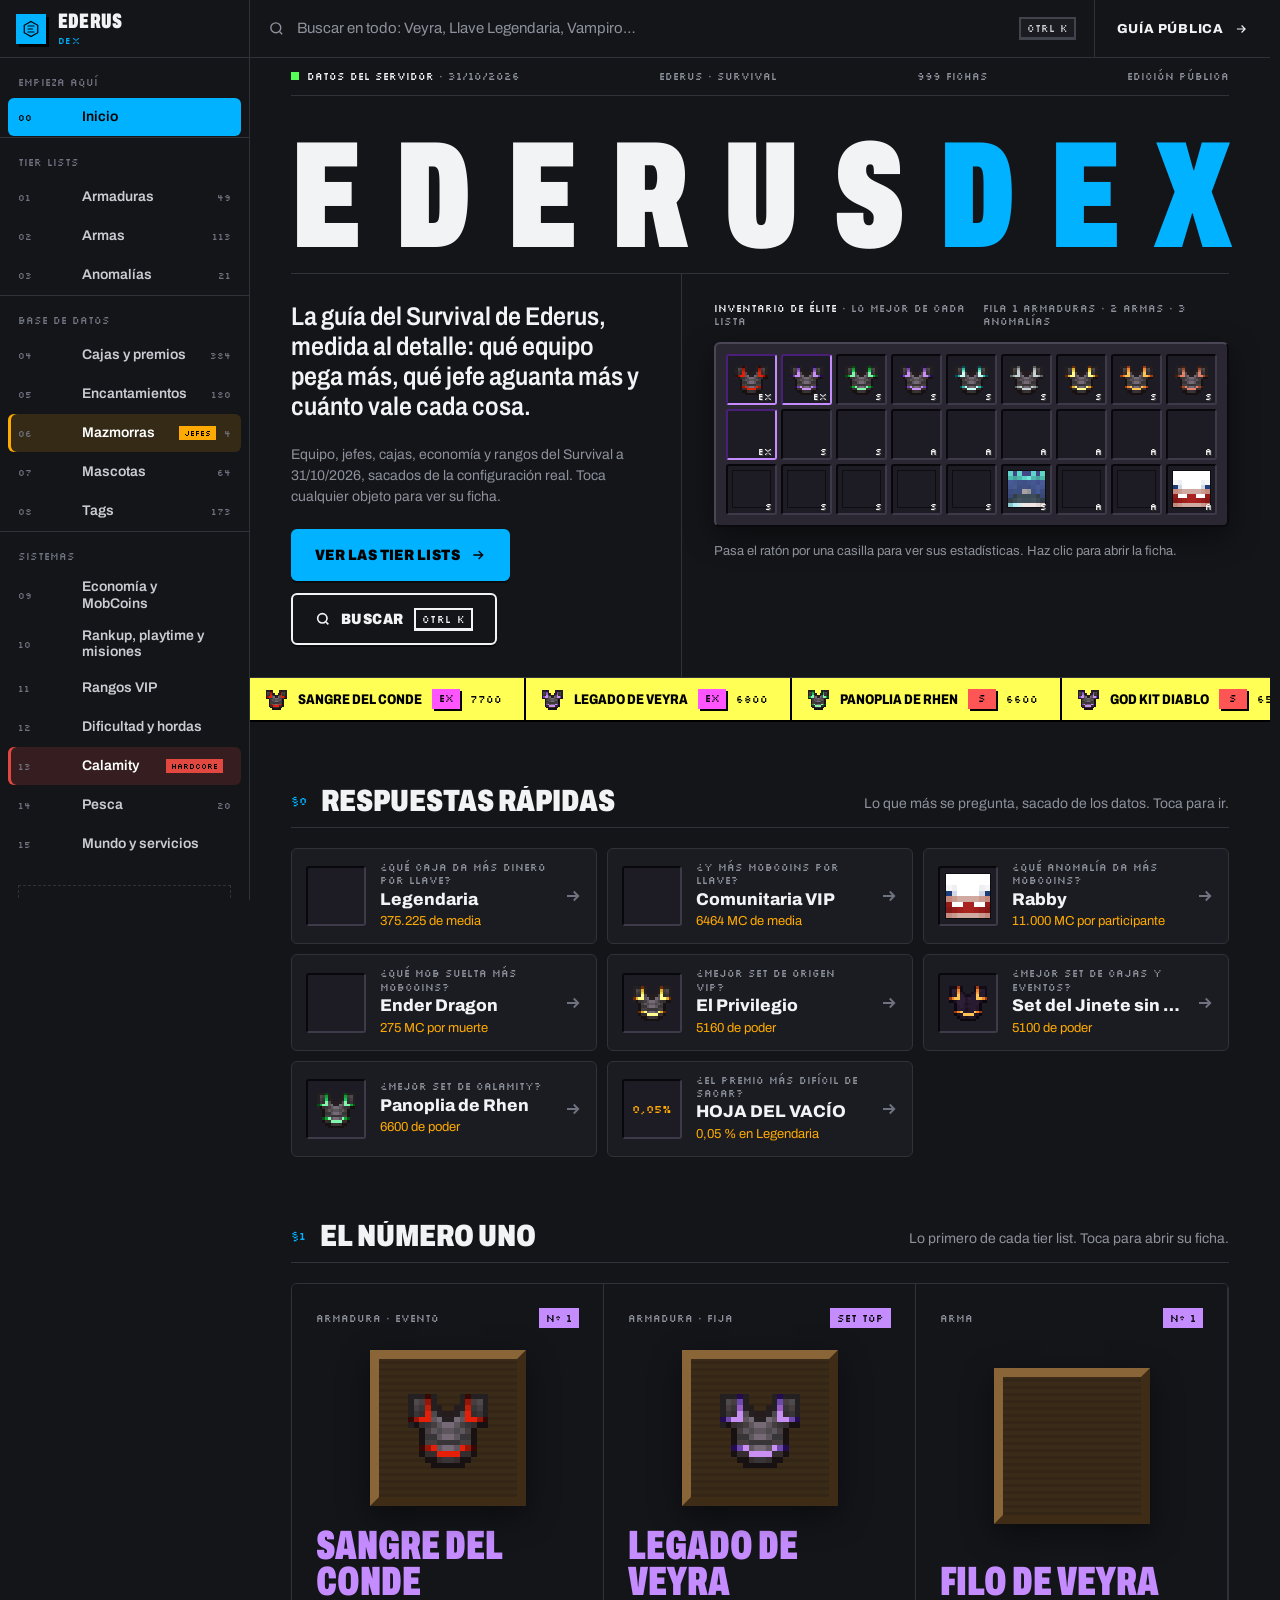
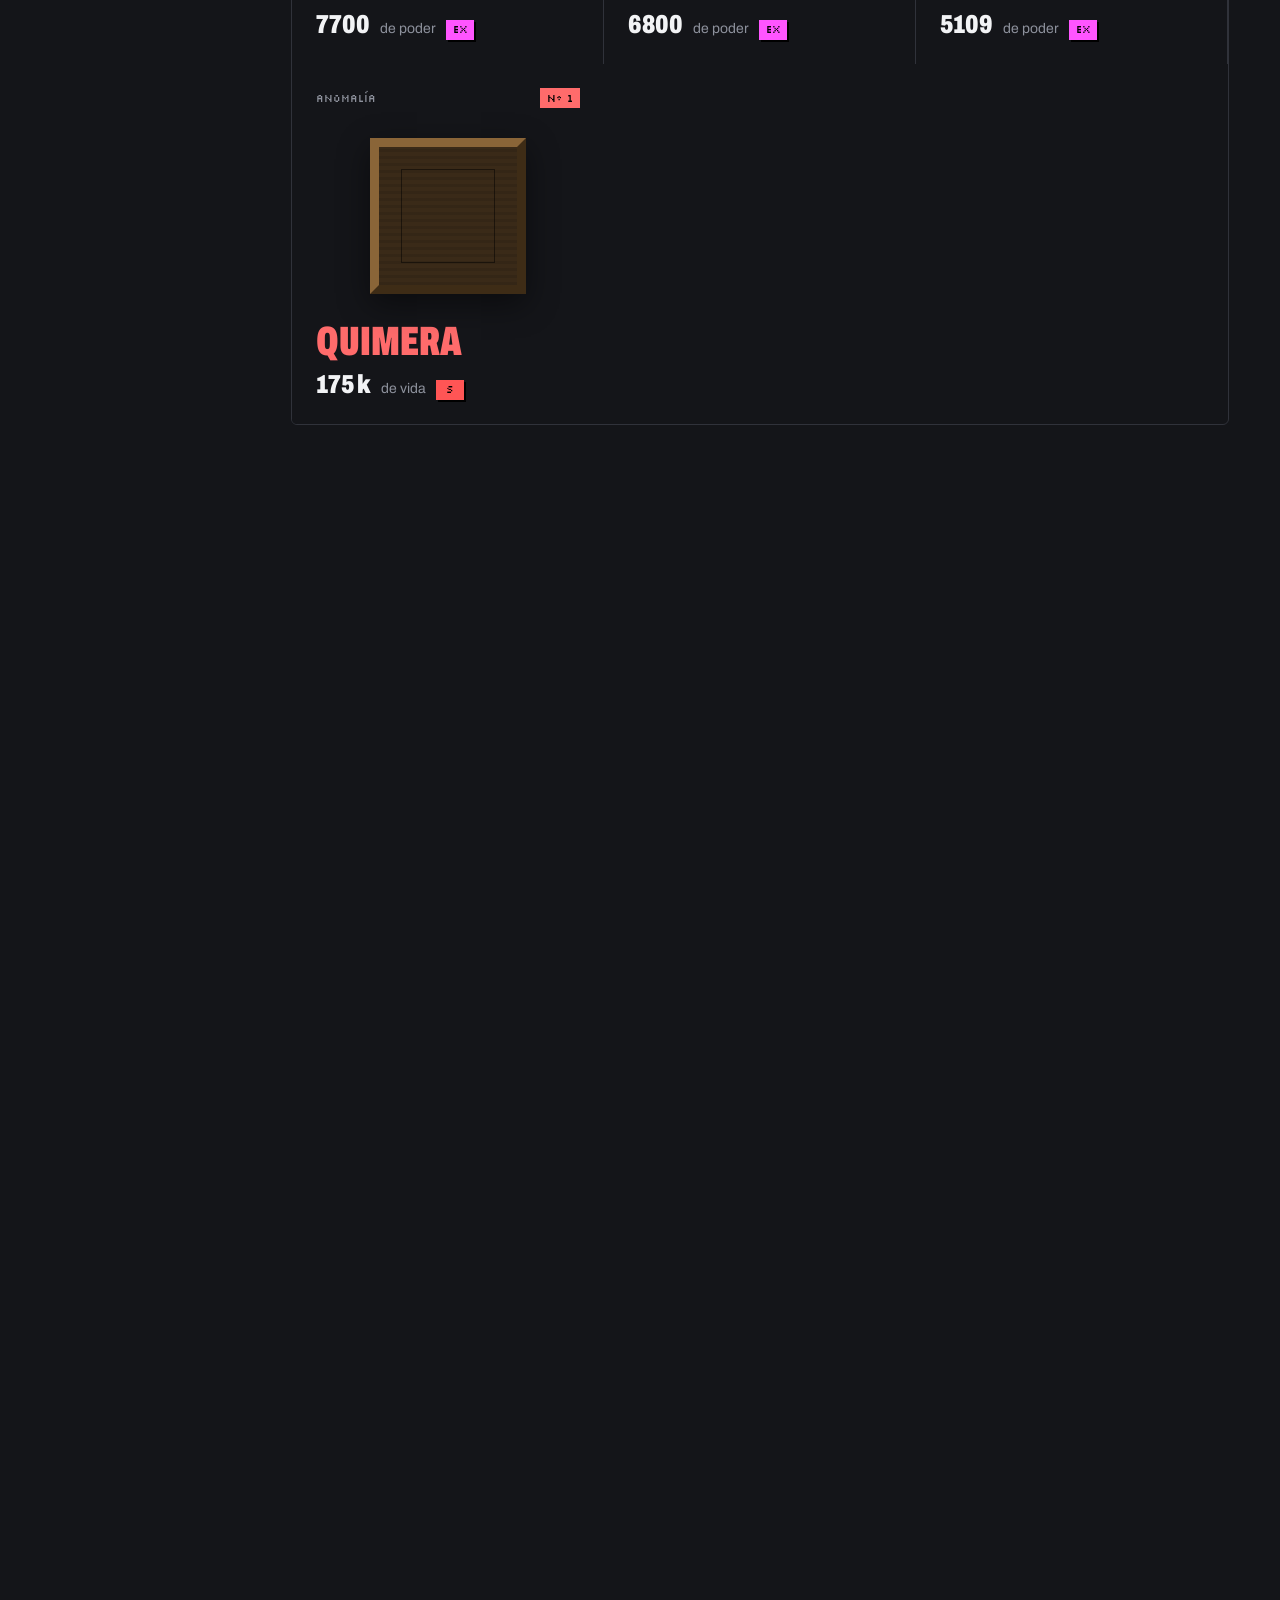
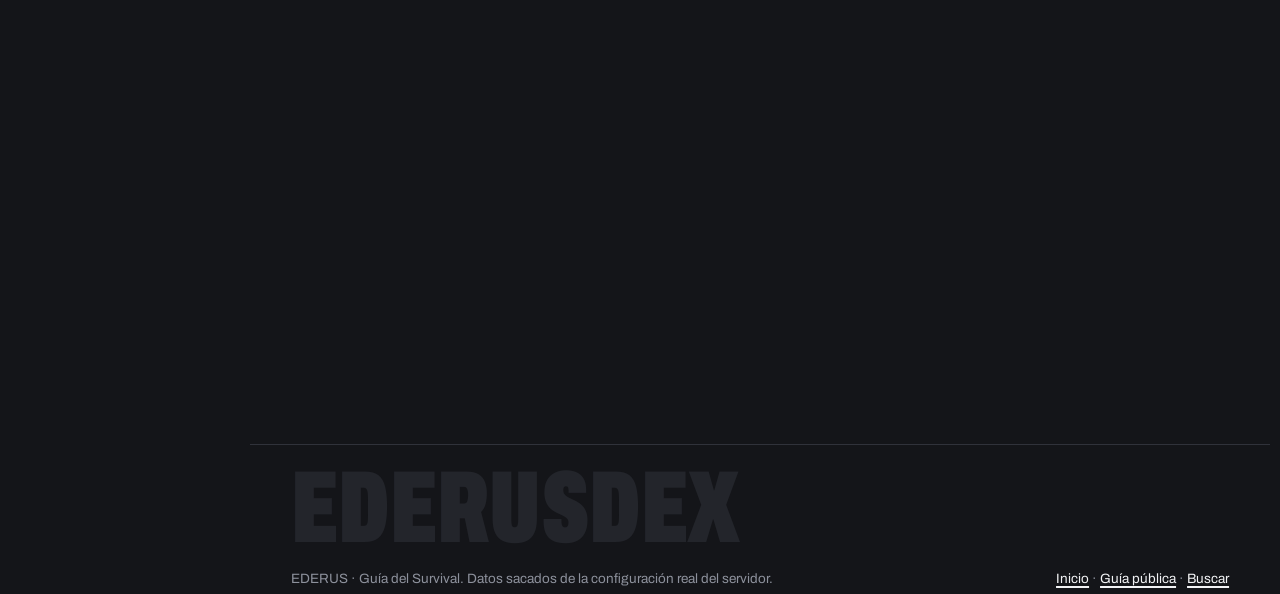
==== index.html @ 8f3508bf "Encantamientos con los colores oficiales de cada tier de AdvancedEnchantments; cabecera del tema sin" ====
<!DOCTYPE html>
<html lang="es">
<head>
<meta charset="UTF-8">
<meta name="viewport" content="width=device-width, initial-scale=1, viewport-fit=cover">
<title>EDERUSDEX | EDERUS</title>
<link rel="icon" href="favicon.ico" sizes="any">
<link rel="icon" type="image/png" href="favicon.png">
<link rel="apple-touch-icon" href="apple-touch-icon.png">
<meta name="description" content="Guía del Survival de Ederus: equipo, anomalías, cajas, economía y rangos.">
<meta name="robots" content="index,follow">
<meta name="theme-color" content="#0c0b10">
<meta property="og:title" content="EDERUSDEX · Guía del Survival de Ederus">
<meta property="og:description" content="Tier lists de armaduras, armas y anomalías, cajas y premios, encantamientos, economía, progresión y rangos.">
<meta property="og:type" content="website">
<link rel="preconnect" href="https://fonts.googleapis.com">
<link rel="preconnect" href="https://fonts.gstatic.com" crossorigin>
<link rel="preconnect" href="https://cdn.jsdelivr.net" crossorigin>
<link href="https://fonts.googleapis.com/css2?family=Archivo:wdth,wght@62..125,100..900&family=Silkscreen&display=swap" rel="stylesheet">
<link rel="stylesheet" href="assets/codice.css?v=44">
</head>
<body>
<a class="sr" href="#main">Saltar al contenido</a>

<header class="top">
  <button class="menu-btn" id="mbtn" type="button" aria-expanded="false" aria-controls="nav" aria-label="Abrir menú"><i></i></button>
  <a class="brand" href="#inicio" aria-label="EDERUSDEX, inicio">
    <span class="brand__mark"><img src="assets/mark-ederus.webp" alt="" width="28" height="20" onerror="this.outerHTML='&lt;svg viewBox=&quot;0 0 24 24&quot; fill=&quot;none&quot;&gt;&lt;path d=&quot;M12 2 21 7v10l-9 5-9-5V7z&quot; stroke=&quot;#5FC8FF&quot; stroke-width=&quot;1.6&quot;/&gt;&lt;path d=&quot;M8 8h8M8 12h6M8 16h8&quot; stroke=&quot;#ffc94a&quot; stroke-width=&quot;1.6&quot; stroke-linecap=&quot;round&quot;/&gt;&lt;/svg&gt;'"></span>
    <span class="brand__txt"><b>EDERUS</b><small>DEX</small></span>
  </a>
  <button class="search-trigger" id="qbtn" type="button" aria-haspopup="dialog">
    <svg viewBox="0 0 24 24" fill="none" stroke-width="2"><circle cx="11" cy="11" r="7"/><path d="m20 20-3.5-3.5"/></svg>
    <span>Buscar en todo: Veyra, Llave Legendaria, Vampiro…</span><kbd id="kbdk">Ctrl K</kbd>
  </button>
  <a class="top__link" href="guia.html"><span>Guía pública</span><svg viewBox="0 0 24 24" fill="none" stroke="currentColor" stroke-width="2"><path d="M5 12h14M13 6l6 6-6 6"/></svg></a>
  <div class="top__prog" id="prog"></div>
</header>

<div class="shell">
  <nav class="rail" id="nav" aria-label="Secciones"></nav>
  <main id="main" tabindex="-1"></main>
</div>

<div class="scrim" id="scrim"></div>
<aside class="dr" id="dr" role="dialog" aria-modal="true" aria-labelledby="dr-title"></aside>

<div class="tray" id="tray" aria-live="polite"></div>
<div class="cmp" id="cmp" role="dialog" aria-modal="true" aria-label="Comparador"></div>

<div class="pal" id="pal" role="dialog" aria-modal="true" aria-label="Buscar">
  <div class="pal__box">
    <div class="pal__in"><svg viewBox="0 0 24 24" fill="none" stroke-width="2"><circle cx="11" cy="11" r="7"/><path d="m20 20-3.5-3.5"/></svg>
      <input id="q" type="search" placeholder="Busca un set, arma, anomalía, premio, encantamiento…" autocomplete="off" spellcheck="false" aria-label="Buscar" aria-controls="res"><kbd>Esc</kbd></div>
    <div class="pal__res" id="res" role="listbox"></div>
    <div class="pal__foot"><span><kbd>↑</kbd><kbd>↓</kbd> moverse</span><span><kbd>↵</kbd> abrir</span><span><kbd>Esc</kbd> cerrar</span></div>
  </div>
</div>

<button class="totop" id="totop" type="button" aria-label="Volver arriba"><svg viewBox="0 0 24 24" fill="none" stroke="currentColor" stroke-width="2"><path d="M12 19V5M6 11l6-6 6 6"/></svg></button>
<div class="toast" id="toast" role="status"></div>

<script src="assets/data.js?v=44"></script>
<script src="assets/codice.js?v=44"></script>
</body>
</html>
---- assets/codice.css ----
/* ==========================================================================
   CÓDICE · EDERUS — guía del Survival
   Dirección: libro de campo impreso + interfaz nativa de Minecraft.
   Esquinas rectas, bordes de 2px, sombras de bloque, colores de formato (§).
   Archivo (titulares condensados y texto) · Silkscreen (etiquetas pixel)
   ========================================================================== */
:root{
  /* ===== PALETA · todos los colores de la guía salen de aquí (CSS y JS). Cambia uno y cambia en toda la página ===== */
  --negro:#000;--blanco:#fff;--ink-3:#8d879a;--az-fondo:#002233;--mc-9:#5555FF;--gris-mc:#3f3f3f;
  /* huecos y marcos estilo inventario */
  --hueco:#08070b;--hueco-luz:#3e3a49;--marco-luz:#4a4656;--marco-sombra:#0a090d;--inv:#2a2733;
  --slot:#1d1b24;--slot-osc:#17151d;--slot-medio:#24222c;--slot-2:#1b1922;--slot-3:#201e28;
  /* ficha (panel lateral) */
  --ficha:#120818;--ficha-2:#1a0a22;--ficha-3:#2a1236;
  /* oro de los EX */
  --oro:#f0c04a;--oro-claro:#ffe28a;--oro-medio:#e8b63c;--oro-oscuro:#d9a536;--oro-sombra:#8a6216;--oro-destello:#fff1b8;--oro-luz:#ffc846;--oro-suave:#ffd764;
  /* contorno y brillo de los EX (morado del tier EX) */
  --ex:var(--tc-ex);--ex-claro:#e2c6ff;--ex-medio:#c58cff;--ex-oscuro:#9a5cf0;--ex-sombra:#4a1f7a;--ex-destello:#f6ecff;--ex-luz:#b77bff;--ex-suave:#d7b0ff;
  /* guía de Calamity: sangre y brasa */
  --cal-sangre:#e2483f;--cal-brasa:#ffb86b;--cal-fondo:#170d0f;
  /* rarezas de las crates (ExcellentCrates, objects/rarity) */
  --rar-unico:#FFAA00;--rar-inmortal:#FF5C7A;--rar-ancestral:#FF7A45;--rar-mitico:#C79BFF;--rar-legendario:#FFB347;--rar-epico:#FF77FF;--rar-raro:#7CFF7C;--rar-comun:#E0E0E0;
  /* madera (cartel) */
  --madera:#3a2a18;--madera-luz:#8a6538;--madera-sombra:#3e2c16;
  /* color de cada tier en textos, fichas y filas de la tier list */
  --tc-ex:#c58cff;--tc-s:#ff6b6b;--tc-a:#ffb454;--tc-b:#4ade80;--tc-c:#5FC8FF;--tc-d:#8fa6bd;
  /* minerales de las minas */
  --min-piedra:#8a8f98;--min-hierro:#d8c3a5;--min-carbon:#3b3f46;--min-oro:#f2c14e;--min-redstone:#e2483f;--min-lapis:#3c5fd1;--min-diamante:#5fe3d6;--min-esmeralda:#41c46b;--min-escombros:#7a5440;
  /* gráfica de playtime */
  --graf-a:#0081B9;--graf-b:#5FC8FF;--graf-c:#ffc94a;--graf-fondo:#05090e;--graf-guia:#a1d8ff;

  --obs:#141519;--obs-2:#1b1c21;--obs-3:#23252b;--stone:#30323a;--stone-2:#41444d;--ash:#6f7280;--r:6px;
  --ink:#f2f3f5;--ink-2:#c9ccd3;--muted:#8d919c;
  --az:#00B2FF;--gold:var(--mc-6);--gold-l:#FFD36B;
  /* colores de formato de Minecraft */
  --mc-d:#FF55FF;--mc-c:#FF5555;--mc-6:#FFAA00;--mc-a:#55FF55;--mc-b:#55FFFF;--mc-7:#AAAAAA;--mc-e:#FFFF55;
  --t-ex:var(--mc-d);--t-s:var(--mc-c);--t-a:var(--mc-6);--t-b:var(--mc-a);--t-c:var(--mc-b);--t-d:var(--mc-7);
  --tip-bg:rgba(16,0,16,.96);--tip-b1:#5000FF;--tip-b2:#28007F;
  --f-head:"Archivo",system-ui,sans-serif;--f-body:"Archivo",system-ui,sans-serif;--f-px:"Silkscreen",ui-monospace,monospace;
  --top:58px;--rail:250px;--gut:clamp(16px,3.2vw,48px);
  --sh:0 2px 0 color-mix(in srgb,var(--negro) 45%,transparent);--sh-l:0 10px 30px color-mix(in srgb,var(--negro) 45%,transparent);
  --step:cubic-bezier(.2,.7,.2,1);
  color-scheme:dark;
}
*,*::before,*::after{box-sizing:border-box}
html{background:var(--obs);-webkit-text-size-adjust:100%;scrollbar-color:var(--stone-2) var(--obs);scrollbar-width:thin;scrollbar-gutter:stable}
body{margin:0;min-height:100vh;background:var(--obs);color:var(--ink);font:400 15.5px/1.55 var(--f-body);-webkit-font-smoothing:antialiased;overflow-x:hidden}
::selection{background:var(--az);color:var(--negro)}
a{color:inherit}button{font:inherit;color:inherit}img{max-width:100%}
:focus-visible{outline:2px solid var(--mc-e);outline-offset:2px}
::-webkit-scrollbar{width:12px;height:12px}::-webkit-scrollbar-thumb{background:var(--stone-2);border:3px solid var(--obs)}::-webkit-scrollbar-track{background:var(--obs)}
.sr{position:absolute;width:1px;height:1px;overflow:hidden;clip:rect(0 0 0 0);white-space:nowrap}

/* ---------- barra superior ---------- */
.top{position:sticky;top:0;z-index:50;height:var(--top);display:flex;align-items:stretch;background:var(--obs);border-bottom:1px solid var(--stone)}
.brand{display:flex;align-items:center;gap:12px;padding:0 20px 0 max(16px,env(safe-area-inset-left));text-decoration:none;border-right:1px solid var(--stone);flex:none;width:var(--rail)}
.brand__mark{width:30px;height:30px;display:grid;place-items:center;background:var(--az);box-shadow:3px 3px 0 var(--negro);flex:none}
.brand__mark img{width:24px;height:auto}
.brand__mark svg{width:18px;height:18px}
.brand__mark svg path{stroke:var(--negro)}
.brand__txt{display:grid;line-height:1}
.brand__txt b{font:900 21px/1 var(--f-head);font-stretch:62%;letter-spacing:.01em;text-transform:uppercase}
.brand__txt small{font:400 9px var(--f-px);color:var(--az);margin-top:3px;letter-spacing:.04em}
.menu-btn{display:none;width:var(--top);border:0;border-right:1px solid var(--stone);background:none;cursor:pointer;place-items:center;flex:none}
.menu-btn i{display:block;width:18px;height:2px;background:var(--ink);position:relative}
.menu-btn i::before,.menu-btn i::after{content:"";position:absolute;left:0;width:18px;height:2px;background:var(--ink);transition:transform .2s var(--step)}
.menu-btn i::before{top:-6px}.menu-btn i::after{top:6px}
.menu-btn[aria-expanded=true] i{background:transparent}
.menu-btn[aria-expanded=true] i::before{transform:translateY(6px) rotate(45deg)}.menu-btn[aria-expanded=true] i::after{transform:translateY(-6px) rotate(-45deg)}
.search-trigger{flex:1;min-width:0;display:flex;align-items:center;gap:12px;padding:0 18px;border:0;background:none;color:var(--muted);cursor:pointer;text-align:left;transition:background .15s,color .15s}
.search-trigger:hover{background:var(--obs-2);color:var(--ink)}
.search-trigger svg{width:17px;height:17px;flex:none;stroke:currentColor}
.search-trigger span{flex:1;white-space:nowrap;overflow:hidden;text-overflow:ellipsis;font-size:15px}
kbd{font:400 10px var(--f-px);padding:3px 6px 2px;border:2px solid var(--stone-2);border-bottom-width:3px;background:var(--obs-2);color:var(--ink-2)}
.top__link{flex:none;display:inline-flex;align-items:center;gap:10px;padding:0 22px;border-left:1px solid var(--stone);text-decoration:none;font:800 13px var(--f-head);text-transform:uppercase;letter-spacing:.06em;transition:background .15s,color .15s}
.top__link:hover{background:var(--az);color:var(--negro)}
.top__link svg{width:14px;height:14px}
.top__prog{position:absolute;left:0;bottom:-2px;height:2px;width:100%;transform-origin:left;transform:scaleX(var(--p,0));background:var(--az)}

/* ---------- estructura ---------- */
.shell{display:grid;grid-template-columns:var(--rail) minmax(0,1fr);min-height:calc(100vh - var(--top))}
.rail{position:sticky;top:var(--top);align-self:start;height:calc(100vh - var(--top));overflow:auto;border-right:1px solid var(--stone);background:var(--obs);scrollbar-width:none;padding-bottom:24px}
.rail::-webkit-scrollbar{display:none}
.rail__grp{padding:18px 18px 8px;font:400 10px var(--f-px);color:var(--ash);border-top:1px solid var(--stone)}
.rail__grp:first-child{border-top:0}
.rail a{border-radius:var(--r);margin:1px 8px;position:relative;display:grid;grid-template-columns:22px 26px minmax(0,1fr) auto;align-items:center;gap:8px;padding:7px 10px;text-decoration:none;color:var(--ink-2);font:600 14px/1.2 var(--f-body);transition:background .12s var(--step),color .12s var(--step)}
.rail a::before{content:attr(data-num);font:400 9px var(--f-px);color:var(--ash)}
.rail a .ic{width:24px;height:24px}
.rail a:hover{background:var(--obs-3);color:var(--ink)}
.rail a.on{background:var(--az);color:var(--negro)}
.rail a.on::before{color:var(--negro)}
.rail .n{font:400 9px var(--f-px);color:var(--ash)}
.rail a.on .n{color:var(--negro)}
.rail__foot{margin:22px 18px 0;padding:12px;border:1px dashed var(--stone);font-size:12.5px;color:var(--muted);line-height:1.6}
.rail__foot b{display:block;font:400 10px var(--f-px);color:var(--ink-2);margin-bottom:4px}
main{min-width:0;padding:0 var(--gut)}
.view{display:none;max-width:1360px;margin:0 auto;padding-top:clamp(28px,4vw,56px)}
.view.on{display:block}
.view>*+*{margin-top:clamp(44px,5vw,80px)}

/* ---------- cabecera de vista: estilo cartel ---------- */
.vh{display:grid;gap:14px;padding:22px 26px 24px;border:1px solid var(--stone);border-radius:var(--r);position:relative;overflow:hidden;
  background:linear-gradient(90deg,var(--obs-2) 40%,color-mix(in srgb,var(--obs-2) 60%,transparent)),repeating-linear-gradient(90deg,transparent 0 31px,color-mix(in srgb,var(--blanco) 2.5%,transparent) 31px 32px),repeating-linear-gradient(0deg,transparent 0 31px,color-mix(in srgb,var(--blanco) 2.5%,transparent) 31px 32px),var(--obs-2)}
.vh::after{content:"";position:absolute;left:0;top:0;bottom:0;width:4px;background:var(--az)}
.crumbs{display:flex;flex-wrap:wrap;align-items:center;gap:8px;font:400 10px var(--f-px);color:var(--muted);text-transform:uppercase}
.crumbs a{color:var(--az);text-decoration:none}
.crumbs a:hover{text-decoration:underline}
.crumbs b{font-weight:400;color:var(--ink)}
.crumbs .upd{margin-left:auto;font-style:normal;color:var(--mc-a)}
.crumbs .upd::before{content:"";display:inline-block;width:7px;height:7px;background:var(--mc-a);margin-right:7px}
.eyebrow{display:flex;align-items:center;gap:10px;font:400 11px var(--f-px);color:var(--az);text-transform:uppercase}
.eyebrow b{font-weight:400;color:var(--ash)}
.vh h1{margin:0;font:900 clamp(38px,5vw,72px)/.9 var(--f-head);font-stretch:70%;letter-spacing:-.01em;text-transform:uppercase;max-width:22ch}
.vh p{margin:0;max-width:70ch;color:var(--ink-2);font-size:clamp(15px,1.25vw,17.5px);line-height:1.5}
.vh .stats{border-radius:var(--r);overflow:hidden;display:flex;flex-wrap:wrap;margin-top:6px;border:1px solid var(--stone);width:max-content;max-width:100%;background:var(--obs)}
.chip{display:inline-flex;flex-direction:column;gap:3px;padding:9px 16px 8px;border-right:1px solid var(--stone);font:400 9.5px var(--f-px);color:var(--muted);text-transform:uppercase}
.chip:last-child{border-right:0}
.chip b{font:800 21px/1 var(--f-head);font-stretch:75%;color:var(--ink);text-transform:none}
.chip i{display:none}
.split-word{display:inline-block;overflow:hidden;vertical-align:top}
.split-word>span{display:inline-block;transform:translateY(100%);transition:transform .5s cubic-bezier(.2,.7,.2,1);transition-delay:calc(var(--i)*70ms)}
.view.ent .split-word>span{transform:none}

/* ---------- secciones ---------- */
.sect{display:grid;gap:20px;content-visibility:auto;contain-intrinsic-size:auto 900px}
.sect__h{display:grid;grid-template-columns:auto 1fr;align-items:end;gap:6px 20px;padding-bottom:12px;border-bottom:1px solid var(--stone)}
.sect__h h2{margin:0;display:flex;align-items:baseline;gap:14px;font:900 clamp(24px,2.4vw,34px)/.95 var(--f-head);font-stretch:75%;text-transform:uppercase}
.sect__h h2 small{font:400 11px var(--f-px);color:var(--az);transform:translateY(-6px)}
.sect__h p{margin:0;justify-self:end;text-align:right;color:var(--muted);font-size:14px;max-width:52ch}

/* aparición: barrido en escalones */
/* rendimiento (02/11): la aparición va con opacidad y desplazamiento (los compone la GPU), no con clip-path, que repinta */
.rv{opacity:0;transform:translateY(10px);transition:opacity .3s cubic-bezier(.2,.7,.2,1),transform .3s cubic-bezier(.2,.7,.2,1);transition-delay:var(--d,0ms)}
.rv.is-in{opacity:1;transform:none}
.glass{border-radius:var(--r);overflow:hidden;background:var(--obs-2);border:1px solid var(--stone);position:relative}
.spot{transition:transform .12s var(--step),box-shadow .12s var(--step),border-color .12s}

/* ---------- iconos ---------- */
.ic{position:relative;display:inline-block;width:32px;height:32px;flex:none;image-rendering:pixelated}
.ic img,.ic .tint{position:absolute;inset:0;width:100%;height:100%;image-rendering:pixelated;image-rendering:crisp-edges}
.ic img[data-id]{opacity:0}.ic img[data-id].ok{opacity:1}
.ic .tint{-webkit-mask-size:contain;mask-size:contain;-webkit-mask-repeat:no-repeat;mask-repeat:no-repeat}
.ic.lg{width:44px;height:44px}
.face{display:inline-block;width:36px;height:36px;overflow:hidden;image-rendering:pixelated;background-repeat:no-repeat;flex:none;box-shadow:0 0 0 1px color-mix(in srgb,var(--negro) 50%,transparent)}
.tagbox{display:grid;place-items:center;width:100%;height:100%;min-width:32px;min-height:32px;font:400 9px var(--f-px);color:var(--ink-2);text-transform:uppercase;background:var(--obs-3);border:1px solid var(--stone);border-radius:3px}
.slot .tagbox{border:0;background:none;font-size:11px;color:var(--gold)}
.face img{width:100%;height:100%;image-rendering:pixelated;display:block}

/* casilla de inventario (bisel de Minecraft adaptado a oscuro) */
.slot{position:relative;display:grid;place-items:center;width:56px;height:56px;border-radius:3px;background:var(--slot);border:2px solid;border-color:var(--hueco) var(--hueco-luz) var(--hueco-luz) var(--hueco);flex:none}
.slot .ic,.slot .face{width:74%;height:74%}
.slot::after{content:"";position:absolute;inset:0;background:transparent;pointer-events:none}
.slot:hover::after,.tt:hover .slot::after,.tt:focus-visible .slot::after{background:color-mix(in srgb,var(--blanco) 22%,transparent)}
/* EX: marco dorado que se enciende cada pocos segundos (sustituye al halo morado) */
.glint{border-color:var(--ex-sombra) var(--ex) var(--ex) var(--ex-sombra);animation:brilloEX 4.5s step-end infinite}
@keyframes brilloEX{0%,70%,100%{box-shadow:0 0 0 0 color-mix(in srgb,var(--ex-luz) 0%,transparent),inset 0 0 0 0 color-mix(in srgb,var(--ex-suave) 0%,transparent)}
  80%{box-shadow:0 0 14px 2px color-mix(in srgb,var(--ex-luz) 85%,transparent),inset 0 0 10px 1px color-mix(in srgb,var(--ex-suave) 50%,transparent);border-color:var(--ex-claro) var(--ex-destello) var(--ex-destello) var(--ex-claro)}
  90%{box-shadow:0 0 6px 1px color-mix(in srgb,var(--ex-luz) 35%,transparent),inset 0 0 4px 0 color-mix(in srgb,var(--ex-suave) 20%,transparent)}}
@media (prefers-reduced-motion:reduce){.glint{animation:none}}
.fig{display:grid;place-items:center;padding:14px;background:repeating-linear-gradient(45deg,var(--slot-2) 0 8px,var(--slot-3) 8px 16px);border:2px solid;border-color:var(--hueco) var(--hueco-luz) var(--hueco-luz) var(--hueco);border-radius:3px}
.fig img{width:96px;height:192px;image-rendering:pixelated;image-rendering:crisp-edges;filter:drop-shadow(3px 3px 0 color-mix(in srgb,var(--negro) 45%,transparent))}

/* ---------- HOME: cabecera tipo periódico ---------- */
.mast{margin:0 calc(-1*var(--gut));padding:0 var(--gut);border-bottom:1px solid var(--stone)}
.view>.mast:first-child{margin-top:calc(-1*clamp(28px,4vw,56px))}
.mast__rule{display:flex;flex-wrap:wrap;justify-content:space-between;gap:6px 20px;padding:12px 0;border-bottom:1px solid var(--stone);font:400 10px var(--f-px);color:var(--muted);text-transform:uppercase}
.mast__rule b{font-weight:400;color:var(--ink)}
.mast__rule .live::before{content:"";display:inline-block;width:8px;height:8px;background:var(--mc-a);margin-right:8px;animation:blink 1s steps(2,start) infinite}
@keyframes blink{to{visibility:hidden}}
.mast__word{container-type:inline-size;padding:clamp(14px,2vw,26px) 0 clamp(10px,1.2vw,16px);border-bottom:1px solid var(--stone)}
.mast__word h1{margin:0;font:900 16.2cqi/.8 var(--f-head);padding-top:1.5cqi;font-stretch:62%;letter-spacing:-.01em;text-transform:uppercase;white-space:nowrap;display:flex;justify-content:space-between}
.mast__word h1 span{display:inline-block;transform:translateY(14%);opacity:0;transition:transform .4s cubic-bezier(.2,.7,.2,1),opacity .4s cubic-bezier(.2,.7,.2,1);transition-delay:calc(var(--i)*60ms)}
.ready .mast__word h1 span{transform:none;opacity:1}
.mast__word h1 span.az{color:var(--az)}
.mast__grid{display:grid;grid-template-columns:minmax(0,5fr) minmax(0,7fr)}
.mast__lead{padding:28px 32px 32px 0;border-right:1px solid var(--stone);display:grid;gap:22px;align-content:start}
.mast__lead p{margin:0;font:600 clamp(21px,2vw,30px)/1.18 var(--f-head);font-stretch:87%;color:var(--ink);text-wrap:pretty}
.mast__lead small{display:block;color:var(--muted);font-size:14px;line-height:1.5}
.mast__cta{display:flex;flex-wrap:wrap;gap:12px}
.mast__inv{padding:28px 0 32px 32px;display:grid;gap:14px;align-content:start}
.inv-h{display:flex;justify-content:space-between;align-items:baseline;gap:12px;font:400 10px var(--f-px);color:var(--muted);text-transform:uppercase}
.inv-h b{font-weight:400;color:var(--ink)}
.inv{border-radius:var(--r);display:grid;grid-template-columns:repeat(9,minmax(0,1fr));gap:4px;padding:10px;background:var(--inv);border:2px solid;border-color:var(--marco-luz) var(--marco-sombra) var(--marco-sombra) var(--marco-luz);box-shadow:var(--sh-l)}
.inv .slot{width:auto;height:auto;aspect-ratio:1;cursor:pointer;padding:0}
.inv .slot .ic,.inv .slot .face{width:78%;height:78%}
.inv .slot .q{position:absolute;right:3px;bottom:1px;z-index:2;font:400 9px var(--f-px);color:var(--blanco);text-shadow:1px 1px 0 var(--gris-mc)}
.inv-note{font-size:13px;color:var(--muted)}

/* botones */
.btn{border-radius:var(--r);position:relative;display:inline-flex;align-items:center;gap:10px;height:52px;padding:0 22px;font:900 15px var(--f-head);font-stretch:85%;text-transform:uppercase;letter-spacing:.03em;text-decoration:none;cursor:pointer;border:2px solid var(--ink);background:var(--obs);color:var(--ink);box-shadow:var(--sh);transition:transform .08s var(--step),box-shadow .08s var(--step)}
.btn:hover{transform:translateY(-2px);box-shadow:0 8px 20px color-mix(in srgb,var(--negro) 40%,transparent)}
.btn:active{transform:translateY(1px);box-shadow:none}
.btn svg{width:16px;height:16px;stroke:currentColor}
.btn--p{background:var(--az);border-color:var(--az);color:var(--negro)}
.btn kbd{background:transparent;border-color:currentColor;color:inherit}

/* ticker */
.marquee{margin-left:calc(-1*var(--gut));margin-right:calc(-1*var(--gut));overflow:hidden;background:var(--mc-e);color:var(--negro);border-bottom:2px solid var(--negro)}
.view>.marquee{margin-top:0}
.marquee__track{display:flex;width:max-content;animation:mq 60s linear infinite}
.marquee:hover .marquee__track{animation-play-state:paused}
@keyframes mq{to{transform:translateX(-50%)}}
.mq-item{display:inline-flex;align-items:center;gap:10px;padding:9px 22px 9px 14px;border:0;border-right:2px solid var(--negro);background:none;color:var(--negro);white-space:nowrap;cursor:pointer;font:800 14px var(--f-head);font-stretch:80%;text-transform:uppercase}
.mq-item:hover{background:var(--negro);color:var(--mc-e)}
.mq-item .ic,.mq-item .face{width:24px;height:24px}
.mq-item span:last-child{font:400 10px var(--f-px)}

/* franja azul de cifras */
.band{margin-left:calc(-1*var(--gut));margin-right:calc(-1*var(--gut));background:var(--az);color:var(--negro);border-top:2px solid var(--negro);border-bottom:2px solid var(--negro)}
.kpis{display:grid;grid-template-columns:repeat(auto-fit,minmax(min(100%,180px),1fr))}
.kpi{position:relative;padding:22px 22px 20px;border-right:2px solid var(--negro);display:grid;gap:4px;overflow:hidden}
.kpi:last-child{border-right:0}
.kpi .k{font:400 10px var(--f-px);text-transform:uppercase}
.kpi .v{font:900 clamp(54px,6vw,96px)/.85 var(--f-head);font-stretch:62%;font-variant-numeric:tabular-nums}
.kpi .s{font-size:13px;font-weight:600}
.kpi .ic{position:absolute;right:12px;top:14px;width:30px;height:30px;filter:drop-shadow(2px 2px 0 color-mix(in srgb,var(--negro) 35%,transparent))}

.answers{display:grid;grid-template-columns:repeat(auto-fill,minmax(min(100%,300px),1fr));gap:10px}
.ans{display:grid;grid-template-columns:auto minmax(0,1fr) 18px;align-items:center;gap:14px;padding:12px 14px;border:1px solid var(--stone);border-radius:var(--r);background:var(--obs-2);text-decoration:none;color:var(--ink);transition:border-color .1s,background .1s}
.ans:hover,.ans:focus-visible{border-color:var(--az);background:var(--obs-3);outline:none}
.ans .slot{width:60px;height:60px}.ans .slot .ic,.ans .slot .face{width:78%;height:78%}
.ans__t{display:grid;gap:2px;min-width:0}
.ans__t small{font:400 9.5px/1.4 var(--f-px);color:var(--muted);text-transform:uppercase}
.ans__t b{font:800 17px/1.15 var(--f-body);white-space:nowrap;overflow:hidden;text-overflow:ellipsis}
.ans__t em{font-style:normal;font-size:13px;color:var(--gold)}
.ans svg{width:18px;height:18px;color:var(--ash)}
.ans:hover svg{color:var(--az)}

/* marcos de objeto (podio) */
.podium{border-radius:var(--r);overflow:hidden;display:grid;grid-template-columns:repeat(auto-fit,minmax(min(100%,260px),1fr));border:1px solid var(--stone)}
.champ{--c:var(--az);display:grid;grid-template-rows:auto 1fr auto;gap:22px;padding:24px;border:0;border-right:1px solid var(--stone);background:var(--obs);text-align:left;cursor:pointer;min-height:360px;transition:background .1s var(--step)}
.champ:last-child{border-right:0}
.champ:hover{background:var(--obs-2)}
.champ__top{display:flex;justify-content:space-between;align-items:center}
.champ__k{font:400 10px var(--f-px);color:var(--muted);text-transform:uppercase}
.champ__rank{font:400 10px var(--f-px);color:var(--negro);background:var(--c);padding:4px 7px 3px}
.champ__art{justify-self:center;align-self:center;width:156px;height:156px;display:grid;place-items:center;position:relative;
  background:var(--madera);border:9px solid;border-color:var(--madera-luz) var(--madera-sombra) var(--madera-sombra) var(--madera-luz);box-shadow:var(--sh-l);transition:transform .12s var(--step)}
.champ__art::before{content:"";position:absolute;inset:0;background:repeating-linear-gradient(0deg,color-mix(in srgb,var(--negro) 10%,transparent) 0 3px,transparent 3px 7px)}
.champ:hover .champ__art{transform:rotate(-4deg)}
.champ__art .ic,.champ__art .face{width:92px!important;height:92px!important;position:relative}
.champ h3{margin:0;font:900 clamp(32px,3.2vw,48px)/.88 var(--f-head);font-stretch:62%;text-transform:uppercase;color:var(--c)}
.champ__v{display:flex;align-items:baseline;gap:10px;margin-top:10px;color:var(--muted);font-size:14px}
.champ__v b{font:900 26px var(--f-head);font-stretch:75%;color:var(--ink)}

/* índice editorial */
.toc{border-top:1px solid var(--stone)}
.toc a{position:relative;display:grid;grid-template-columns:56px 60px minmax(0,1.1fr) minmax(0,1.4fr) 130px 30px;align-items:center;gap:18px;padding:12px;border-bottom:1px solid var(--stone);text-decoration:none;color:var(--ink);isolation:isolate}
.toc a::before{content:"";position:absolute;inset:0;background:var(--az);z-index:-1;transform:scaleY(0);transform-origin:bottom;transition:transform .2s cubic-bezier(.2,.7,.2,1)}
.toc a:hover::before,.toc a:focus-visible::before{transform:none}
.toc a:hover,.toc a:focus-visible{color:var(--negro);outline:none}
.toc .no{font:400 11px var(--f-px);color:var(--ash)}
.toc a:hover .no,.toc a:hover p,.toc a:hover .ct,.toc a:focus-visible p{color:var(--negro)}
.toc .slot{width:52px;height:52px}
.toc .slot .ic{width:78%;height:78%}
.toc h3{margin:0;font:900 clamp(26px,2.8vw,42px)/.9 var(--f-head);font-stretch:62%;text-transform:uppercase}
.toc p{margin:0;color:var(--muted);font-size:14px;line-height:1.4}
.toc .ct{font:400 10px var(--f-px);color:var(--muted);text-align:right;text-transform:uppercase}
.toc .go{justify-self:end;width:22px;height:22px;transition:transform .15s var(--step)}
.toc a:hover .go{transform:translateX(4px)}
.toc .grp{padding:22px 12px 8px;font:400 10px var(--f-px);color:var(--az);border-bottom:1px solid var(--stone);text-transform:uppercase}

/* consejos */
.tips{border-radius:var(--r);overflow:hidden;display:grid;grid-template-columns:repeat(4,minmax(0,1fr));border:1px solid var(--stone)}
.tip{padding:22px;border-right:1px solid var(--stone);display:grid;gap:12px;align-content:start}
.tip:last-child{border-right:0}
.tip__n{font:400 10px var(--f-px);color:var(--negro);background:var(--mc-e);padding:4px 7px 3px;justify-self:start}
.tip b{display:block;font:900 26px/.92 var(--f-head);font-stretch:62%;text-transform:uppercase}
.tip span{color:var(--muted);font-size:14px}

/* ---------- barra de filtros ---------- */
.bar{border-radius:var(--r);overflow:hidden;display:flex;flex-wrap:wrap;align-items:stretch;border:1px solid var(--stone);background:var(--obs)}
.field{position:relative;flex:1 1 240px;min-width:180px;border-right:1px solid var(--stone)}
.field svg{position:absolute;left:14px;top:50%;translate:0 -50%;width:16px;height:16px;stroke:var(--muted);pointer-events:none}
.field input{width:100%;height:46px;padding:0 14px 0 40px;border:0;background:transparent;color:var(--ink);font:500 15px var(--f-body)}
.field input:focus{outline:none;background:var(--obs-2)}
.field input::placeholder{color:var(--ash)}
.sel{position:relative;border-right:1px solid var(--stone)}
.sel select{appearance:none;height:46px;padding:0 34px 0 14px;border:0;background:transparent;color:var(--ink-2);font:600 14px var(--f-body);cursor:pointer;max-width:240px}
.sel::after{content:"";position:absolute;right:14px;top:50%;border:5px solid transparent;border-top-color:var(--muted);transform:translateY(-25%);pointer-events:none}
.sel select:focus{outline:none;background:var(--obs-2)}
.sel select.set{background:var(--az);color:var(--negro)}
.sel select option{background:var(--obs-2);color:var(--ink)}
.tg{display:inline-flex;align-items:center;gap:8px;height:46px;padding:0 14px;border:0;border-right:1px solid var(--stone);background:transparent;color:var(--ash);font:700 13.5px var(--f-body);cursor:pointer;text-decoration:line-through;transition:background .1s var(--step),color .1s var(--step)}
.tg::before{content:"";width:10px;height:10px;border:2px solid currentColor}
.tg.on{color:var(--ink);text-decoration:none}
.tg.on::before{background:var(--az);border-color:var(--az)}
.tg:hover{background:var(--obs-2)}
.tg.plain{height:34px;border:1px solid var(--stone);text-decoration:none;color:var(--ink-2)}
.tg.plain::before{display:none}
.bar .cnt{display:flex;align-items:center;margin-left:auto;padding:0 14px;font:400 10px var(--f-px);color:var(--muted);white-space:nowrap;text-transform:uppercase}
.bar .cnt b{font-weight:400;color:var(--ink);margin-right:6px}
.icon-btn{display:inline-flex;align-items:center;gap:8px;height:46px;padding:0 14px;border:0;border-left:1px solid var(--stone);background:transparent;color:var(--ink-2);font:800 12.5px var(--f-head);text-transform:uppercase;letter-spacing:.05em;cursor:pointer;transition:background .1s var(--step),color .1s var(--step)}
.icon-btn:hover{background:var(--ink);color:var(--negro)}
.icon-btn svg{width:14px;height:14px}
.dr__acts .icon-btn{border:2px solid var(--tip-b2);height:40px}

/* ---------- tier list (referencia: bases de datos tipo Prydwen) ---------- */
.tlbar{display:grid;gap:0;border:1px solid var(--stone);border-radius:var(--r) var(--r) 0 0;background:var(--obs-2)}
.tlbar__row{display:flex;flex-wrap:wrap;align-items:center;gap:10px;padding:10px 12px}
.tlbar__row+.tlbar__row{border-top:1px solid var(--stone)}
.tlbar .field{flex:1 1 260px;border:1px solid var(--stone);border-radius:var(--r);background:var(--obs)}
.tlbar .field input{height:40px}
.tlbar .cnt{margin-left:auto;font:400 10px var(--f-px);color:var(--muted);text-transform:uppercase;white-space:nowrap}
.tlbar .cnt b{font-weight:400;color:var(--ink);margin-right:4px}
.tlbar .icon-btn{height:40px;border:1px solid var(--stone);border-radius:var(--r)}
.tlbar .lab{font:400 10px var(--f-px);color:var(--muted);text-transform:uppercase;min-width:52px}
.chips{display:flex;flex-wrap:wrap;gap:6px}
.chips+.lab{margin-left:12px}
.seg{display:inline-flex;border:1px solid var(--stone);border-radius:var(--r);overflow:hidden;background:var(--obs)}
.seg button{height:40px;padding:0 14px;border:0;background:none;color:var(--muted);font:700 13px var(--f-body);cursor:pointer}
.seg button+button{border-left:1px solid var(--stone)}
.seg button.on{background:var(--az);color:var(--negro)}
.tchip{width:40px;height:34px;border:1px solid var(--tc);border-radius:var(--r);background:transparent;color:var(--tc);font:400 12px var(--f-px);cursor:pointer;transition:background .1s,color .1s}
.tchip.on{background:var(--tc);color:var(--negro)}
.tchip:hover{filter:brightness(1.15)}
.tlbar .tg{height:34px;border:1px solid var(--stone);border-radius:var(--r);text-decoration:none;color:var(--muted);padding:0 12px}
.tlbar .tg small{font:400 9px var(--f-px);color:var(--ash)}
.tlbar .tg.on{border-color:var(--az);background:color-mix(in srgb,var(--az) 12%,transparent);color:var(--ink)}
.tlbar .tg:not(.on){opacity:.6}
.tl{border:1px solid var(--stone);border-top:0;border-radius:0 0 var(--r) var(--r);overflow:hidden;background:var(--obs)}
.tl-scroll{overflow-x:auto}
.tl-grid{min-width:calc(120px + var(--nc)*150px)}
.tl.one .tl-grid{min-width:0}
.tl-cols,.tl-row{display:grid;grid-template-columns:120px repeat(var(--nc),minmax(140px,1fr))}
.tl-cols>div{padding:10px 8px 9px;text-align:center;font:400 10px var(--f-px);color:var(--muted);border-left:1px solid var(--stone);text-transform:uppercase;background:var(--obs-3)}
.tl-cols>div:first-child{border-left:0;position:sticky;left:0;z-index:2}
.tl-row{border-top:1px solid var(--stone);background:color-mix(in srgb,var(--tc) 5%,var(--obs))}
.tl-row[hidden]{display:none}
.tl-t{position:sticky;left:0;z-index:2;display:grid;align-content:center;justify-items:center;gap:6px;padding:12px 8px;background:var(--tc);color:var(--negro);text-align:center}
.tl-t b{font:400 34px/1 var(--f-px)}
.tl-row[data-t=EX] .tl-t b{font-size:28px}
.tl-t small{font:800 11.5px/1.2 var(--f-body);opacity:.8}
.tl-t span{font:400 9px var(--f-px);background:color-mix(in srgb,var(--negro) 18%,transparent);padding:3px 6px 2px;border-radius:3px}
.tl-c{display:flex;flex-wrap:wrap;gap:10px;align-content:flex-start;padding:12px;border-left:1px solid var(--stone);min-height:120px}
.tl-c:empty{background:repeating-linear-gradient(45deg,transparent 0 8px,color-mix(in srgb,var(--blanco) 2%,transparent) 8px 16px)}
.tt{--c:var(--az);position:relative;width:90px;display:grid;justify-items:center;gap:5px;cursor:pointer;text-align:center;opacity:0;transform:translateY(8px);transition:opacity .3s cubic-bezier(.2,.7,.2,1),transform .3s cubic-bezier(.2,.7,.2,1)}
.tl.is-in .tt{opacity:1;transform:none;transition-delay:calc(var(--i,0)*18ms)}
.tt.hide{display:none}
.tt .slot{width:68px;height:68px;border-radius:4px;border:0;background:radial-gradient(circle at 50% 35%,color-mix(in srgb,var(--c) 30%,var(--slot-medio)),var(--slot-osc) 75%);box-shadow:inset 0 0 0 1px color-mix(in srgb,var(--blanco) 6%,transparent)}
.tt .slot::before{content:"";position:absolute;left:0;right:0;bottom:0;height:4px;background:var(--c);border-radius:0 0 4px 4px}
.tt .slot .ic,.tt .slot .face{width:76%;height:76%}
.tt:hover .slot{box-shadow:inset 0 0 0 2px var(--c)}
.tt:focus-visible{outline:none}
.tt:focus-visible .slot{outline:2px solid var(--mc-e);outline-offset:2px}
.tt .nm{font:700 12px/1.15 var(--f-body);max-height:2.3em;overflow:hidden;color:var(--ink-2)}
.tt:hover .nm{color:var(--ink)}
.tt .pw{font:400 9.5px var(--f-px);color:var(--gold);display:grid;gap:1px}
.tt .pw span{white-space:nowrap}
.tl.one .tt{width:96px}

/* ---------- tooltip de Minecraft ---------- */
.mctip{position:fixed;left:0;top:0;z-index:150;pointer-events:none;max-width:300px;padding:9px 11px 10px;background:var(--tip-bg);
  box-shadow:inset 0 0 0 2px var(--tip-b1),inset 0 0 0 4px var(--tip-b2),0 0 0 2px var(--tip-bg);display:none;font:400 10.5px/1.6 var(--f-px);color:var(--mc-7)}
.mctip.on{display:block}
.mctip .t{display:block;font-size:12px;margin-bottom:4px;text-shadow:2px 2px 0 color-mix(in srgb,var(--negro) 70%,transparent)}
.mctip .r{display:flex;justify-content:space-between;gap:18px}
.mctip .r b{font-weight:400;color:var(--blanco)}
.mctip .l{display:block;color:var(--mc-9);margin-top:6px}
.mctip .sub{display:block;color:var(--mc-7);font-family:var(--f-body);font-size:12.5px;line-height:1.35;margin:2px 0 4px}

/* ---------- tablas ---------- */
.tbl{display:grid}
.tbl .bar{border-bottom:0;border-radius:var(--r) var(--r) 0 0}
.tbl .tw{border-radius:0 0 var(--r) var(--r)}
.tw{border-radius:var(--r);overflow:hidden;position:relative;overflow:auto;border:1px solid var(--stone);max-height:72vh;background:var(--obs)}
.tw table{width:100%;border-collapse:separate;border-spacing:0;font-size:14.5px;font-variant-numeric:tabular-nums}
.tw th{position:sticky;top:0;z-index:2;padding:11px 14px 10px;text-align:left;white-space:nowrap;font:400 9.5px var(--f-px);color:var(--muted);text-transform:uppercase;background:var(--obs-3);border-bottom:1px solid var(--stone);cursor:pointer;user-select:none}
.tw th:hover{color:var(--ink)}
.tw th .ar{display:inline-block;margin-left:6px;opacity:0}
.tw th[aria-sort]{color:var(--negro);background:var(--az)}
.tw th[aria-sort] .ar{opacity:1}
.tw th[aria-sort=ascending] .ar{transform:rotate(180deg)}
.tw th.num,.tw td.num{text-align:right}
.tw td{padding:9px 14px;border-bottom:1px solid var(--stone);vertical-align:middle;color:var(--ink-2)}
.tw tbody tr:nth-child(even) td{background:color-mix(in srgb,var(--blanco) 1.8%,transparent)}
.tw tbody tr:hover td{background:var(--obs-3);color:var(--ink)}
.tw tbody tr.clk{cursor:pointer}
.tw tbody tr.clk:hover td:first-child{box-shadow:inset 4px 0 0 var(--az)}
.tw td b{color:var(--ink);font-weight:700}
.tw td .row{display:flex;align-items:center;gap:12px}
.tw td .row .ic,.tw td .row .face{width:28px;height:28px}
.tw .more td{padding:16px;text-align:center;color:var(--muted);font:400 10px var(--f-px);text-transform:uppercase}
.tw .empty td{padding:40px;text-align:center;color:var(--muted)}
.bcell{display:grid;grid-template-columns:minmax(70px,1fr) auto;gap:12px;align-items:center;min-width:170px}
.bcell i{display:block;height:10px;background:var(--az);box-shadow:inset 0 -3px 0 color-mix(in srgb,var(--negro) 30%,transparent);transform-origin:left;animation:grow .5s cubic-bezier(.2,.7,.2,1) both}
.bcell span{font-weight:700;color:var(--ink)}
@keyframes grow{from{transform:scaleX(0)}}
mark{background:var(--mc-e);color:var(--negro);padding:0 1px}
.pill{display:inline-grid;place-items:center;min-width:28px;height:20px;padding:0 6px;font:400 10px/1 var(--f-px)!important;color:var(--negro)!important;white-space:nowrap;vertical-align:middle;box-shadow:2px 2px 0 var(--negro)}
.tier-EX{background:var(--t-ex)}.tier-S{background:var(--t-s)}.tier-A{background:var(--t-a)}.tier-B{background:var(--t-b)}.tier-C{background:var(--t-c)}.tier-D{background:var(--t-d)}
.yes{color:var(--mc-a);font-weight:700}

/* ---------- tarjetas ---------- */
.cards{display:grid;grid-template-columns:repeat(auto-fill,minmax(min(100%,280px),1fr));gap:16px}
.cc{border-radius:var(--r);overflow:hidden;display:grid;gap:12px;align-content:start;padding:18px;background:var(--obs-2);border:1px solid var(--stone)}
.cc.spot:hover{transform:translateY(-2px);border-color:var(--stone-2)}
.cc h3{margin:0;display:flex;align-items:center;gap:12px;font:900 26px/.95 var(--f-head);font-stretch:62%;text-transform:uppercase}
.cc .rank{margin-left:auto;font:400 10px var(--f-px);color:var(--ash)}
.kv{display:grid;grid-template-columns:1fr auto;gap:5px 12px;font-size:14px}
.kv span:nth-child(odd){color:var(--muted)}
.kv span:nth-child(even){text-align:right;color:var(--ink);font-weight:700;font-variant-numeric:tabular-nums}
.meter{height:12px;background:var(--hueco);border:2px solid;border-color:var(--hueco) var(--hueco-luz) var(--hueco-luz) var(--hueco)}
.meter i{display:block;height:100%;background:var(--gold);box-shadow:inset 0 -3px 0 color-mix(in srgb,var(--negro) 30%,transparent);transform-origin:left;transform:scaleX(0);transition:transform .8s cubic-bezier(.2,.7,.2,1)}
.meter.az i{background:var(--az)}
.is-in .meter i,.meter.is-in i{transform:scaleX(var(--w,1))}
.mlabel{display:flex;justify-content:space-between;font-size:13px;color:var(--muted)}
.mlabel b{color:var(--ink);font-weight:800}
.stack{display:flex;height:38px;border:2px solid var(--negro);box-shadow:var(--sh)}
.stack span{display:flex;align-items:center;justify-content:center;font:400 9px var(--f-px);color:var(--negro);overflow:hidden;white-space:nowrap;flex:0 0 0;transition:flex-basis .7s cubic-bezier(.2,.7,.2,1);transition-delay:calc(var(--i)*60ms)}
.is-in .stack span{flex-basis:var(--w)}
.legend{display:flex;flex-wrap:wrap;gap:10px 18px;font-size:13px;color:var(--muted)}
.legend span{display:inline-flex;align-items:center;gap:8px}
.legend b{width:12px;height:12px;border:2px solid var(--negro)}

/* barras horizontales */
.hbars{display:grid;padding:8px 20px 18px}
.hb{display:grid;grid-template-columns:minmax(160px,250px) minmax(0,1fr) 120px;gap:18px;align-items:center;padding:10px 0;border-bottom:1px solid var(--stone)}
.hb span{font-size:15px;color:var(--ink-2);font-weight:600}
.hb .tr{height:16px;background:var(--hueco);border:2px solid;border-color:var(--hueco) var(--hueco-luz) var(--hueco-luz) var(--hueco)}
.hb .tr i{display:block;height:100%;background:var(--gold);box-shadow:inset 0 -4px 0 color-mix(in srgb,var(--negro) 28%,transparent);transform-origin:left;transform:scaleX(0);transition:transform .8s cubic-bezier(.2,.7,.2,1);transition-delay:calc(var(--i)*70ms)}
.is-in .hb .tr i{transform:scaleX(var(--w))}
.hb b{text-align:right;font:900 21px var(--f-head);font-stretch:75%;color:var(--gold-l)}
.hb-total{display:flex;justify-content:space-between;align-items:baseline;padding:16px 0 0;color:var(--muted);font-size:14px}
.hb-total b{font:900 36px var(--f-head);font-stretch:62%;color:var(--ink)}

/* gráfico */
.chart{padding:22px 22px 12px}
.chart svg{width:100%;height:auto;display:block;overflow:visible}
.chart .ln{fill:none;stroke:var(--az);stroke-width:3;stroke-dasharray:var(--len);stroke-dashoffset:var(--len);transition:stroke-dashoffset 1.6s cubic-bezier(.2,.7,.2,1)}
.chart .ar{opacity:0;transition:opacity .6s cubic-bezier(.2,.7,.2,1) .8s}
.chart.is-in .ln{stroke-dashoffset:0}.chart.is-in .ar{opacity:1}
.chart .gl line{stroke:var(--stone);stroke-dasharray:2 4}
.chart text{fill:var(--muted);font:400 9px var(--f-px)}
.chart .cross{opacity:0}
.chart:hover .cross{opacity:1}
.chart-wrap{position:relative}
.ctip{position:absolute;pointer-events:none;z-index:3;padding:8px 10px;min-width:180px;opacity:0;transform:translate(-50%,-112%);background:var(--tip-bg);box-shadow:inset 0 0 0 2px var(--tip-b1),inset 0 0 0 4px var(--tip-b2);font:400 10px/1.6 var(--f-px);color:var(--mc-7)}
.ctip b{display:block;font-weight:400;color:var(--mc-b);margin-bottom:2px}
.ctip div{display:flex;justify-content:space-between;gap:14px}
.ctip div span:last-child{color:var(--blanco)}
.chart:hover .ctip{opacity:1}

/* matriz VIP */
.mx-wrap{border-radius:var(--r);overflow:hidden;overflow:auto;border:1px solid var(--stone)}
table.mx{width:100%;border-collapse:separate;border-spacing:0;font-size:15px;min-width:760px}
.mx th{padding:26px 14px 16px;text-align:center;vertical-align:bottom;border-bottom:1px solid var(--stone);border-left:1px solid var(--stone);background:var(--obs-2);position:relative}
.mx th:first-child{text-align:left;font:400 10px var(--f-px);color:var(--muted);border-left:0;text-transform:uppercase}
.mx th .rk{display:grid;gap:6px;justify-items:center}
.mx th .rk b{font:900 32px/.9 var(--f-head);font-stretch:62%;text-transform:uppercase}
.mx th .rk small{font:400 10px var(--f-px);color:var(--muted)}
.mx th.hl{background:var(--gold);color:var(--negro)}
.mx th.hl .rk small{color:var(--negro)}
.mx th.hl::before{content:"El más completo";position:absolute;top:7px;left:50%;translate:-50% 0;font:400 8.5px var(--f-px);text-transform:uppercase;white-space:nowrap}
.mx td{padding:11px 14px;border-bottom:1px solid var(--stone);border-left:1px solid var(--stone);text-align:center;color:var(--ink-2);font-weight:600}
.mx td:first-child{border-left:0;text-align:left;font-weight:700;color:var(--ink);white-space:nowrap;position:sticky;left:0;background:var(--obs);z-index:1}
.mx tr:hover td{background:var(--obs-2)}
.mx td.hl{background:color-mix(in srgb,var(--gold) 7%,transparent);color:var(--ink)}
.mx td.colhov,.mx th.colhov:not(.hl){background:var(--obs-3)}
.mx .dash{color:var(--stone-2)}
.mx .yes{color:var(--mc-a);font-size:16px}

.note{border-radius:var(--r);overflow:hidden;font-size:14px;color:var(--ink-2);padding:14px 18px;border:1px solid var(--stone);border-left:6px solid var(--mc-e);background:var(--obs-2)}
.note a{color:var(--az)}

/* ---------- ficha: panel con estilo de tooltip ---------- */
.scrim{position:fixed;inset:0;z-index:80;background:color-mix(in srgb,var(--negro) 60%,transparent);opacity:0;visibility:hidden;transition:opacity .12s cubic-bezier(.2,.7,.2,1),visibility .12s}
.scrim.on{opacity:1;visibility:visible}
.dr{--c:var(--az);position:fixed;top:0;right:0;bottom:0;z-index:90;width:min(520px,100%);display:flex;flex-direction:column;background:var(--ficha);
  box-shadow:inset 0 0 0 3px var(--tip-b1),inset 0 0 0 6px var(--tip-b2),-8px 0 0 color-mix(in srgb,var(--negro) 55%,transparent);transform:translateX(104%);transition:transform .18s cubic-bezier(.2,.7,.2,1),visibility 0s .18s;visibility:hidden;will-change:transform;contain:layout paint}
.dr.on{transform:none;visibility:visible;transition:transform .18s cubic-bezier(.2,.7,.2,1),visibility 0s}
/* con la ficha abierta, el fondo deja de animarse (los contornos EX repintaban filtros sin parar) */
html.dr-open .glint,html.dr-open .tt .slot.glint .ic,html.dr-open .tt .slot.glint .face,html.dr-open .marquee__track{animation-play-state:paused}
.dr.wide{width:min(900px,100%)}
.dr__hero{padding:22px 26px 20px;border-bottom:2px solid var(--tip-b2);margin:6px 6px 0}
.dr__bar{display:flex;align-items:center;gap:8px;margin-bottom:18px}
.dr__bar .eyebrow{margin-right:auto;color:var(--mc-7)}
.dr__x{width:40px;height:40px;border:2px solid var(--stone-2);background:var(--obs);cursor:pointer;display:grid;place-items:center;box-shadow:3px 3px 0 var(--negro);flex:none}
.dr__x:hover{background:var(--mc-c);border-color:var(--mc-c);color:var(--negro)}
.dr__x svg{width:16px;height:16px}
.dr__id{display:flex;align-items:center;gap:18px}
.dr__art{flex:none;width:88px;height:88px;display:grid;place-items:center;background:var(--slot);border:3px solid;border-color:var(--hueco) var(--hueco-luz) var(--hueco-luz) var(--hueco);position:relative}
.dr__art .ic,.dr__art .face{width:78%;height:78%}
.dr__id h2{margin:0;font:900 clamp(32px,4vw,48px)/.88 var(--f-head);font-stretch:62%;text-transform:uppercase;color:var(--c);text-shadow:3px 3px 0 color-mix(in srgb,var(--negro) 65%,transparent)}
.dr__id p{margin:10px 0 0;color:var(--mc-7);font:400 10px var(--f-px);display:flex;flex-wrap:wrap;gap:8px;align-items:center;text-transform:uppercase}
.dr__body{flex:1;overflow:auto;padding:22px 32px calc(30px + env(safe-area-inset-bottom));display:grid;gap:26px;align-content:start;margin:0 6px 6px}
.dr__body h4{margin:0 0 10px;font:400 10px var(--f-px);color:var(--mc-d);text-transform:uppercase}
.dr__acts{display:flex;flex-wrap:wrap;gap:10px}
.statbars{display:grid;gap:14px}
.sb{display:grid;gap:6px}
.sb__l{display:flex;justify-content:space-between;font-size:14px;color:var(--mc-7)}
.sb__l b{color:var(--blanco);font-weight:800}
.sb__l small{color:var(--muted);font:400 9px var(--f-px);margin-left:8px}
.sb__t{height:14px;background:var(--hueco);border:2px solid;border-color:var(--hueco) var(--hueco-luz) var(--hueco-luz) var(--hueco)}
.sb__t i{display:block;height:100%;background:var(--c);box-shadow:inset 0 -4px 0 color-mix(in srgb,var(--negro) 30%,transparent);transform-origin:left;animation:grow .35s cubic-bezier(.2,.7,.2,1) both;animation-delay:calc(var(--i)*50ms + 100ms)}
.dkv{border-radius:var(--r);overflow:hidden;display:grid;grid-template-columns:repeat(2,minmax(0,1fr));border:2px solid var(--tip-b2);border-bottom:0}
.dkv>div{padding:11px 14px;display:grid;gap:4px;border-bottom:2px solid var(--tip-b2)}
.dkv>div:nth-child(odd){border-right:2px solid var(--tip-b2)}
.dkv span{font:400 9px var(--f-px);color:var(--mc-7);text-transform:uppercase}
.dkv b{font-weight:800;font-size:15px;color:var(--blanco);word-break:break-word}
.dkv b .pill{margin-right:8px}
.pieces{display:grid;grid-template-columns:repeat(2,minmax(0,1fr));gap:10px}
.pc{display:flex;gap:12px;align-items:center;padding:8px;border:2px solid var(--tip-b2);animation:pop .3s cubic-bezier(.2,.7,.2,1) both;animation-delay:calc(var(--i)*70ms + 300ms)}
.pc .ic{width:40px;height:40px}
.pc b{display:block;font-size:13px;line-height:1.2;color:var(--mc-b)}
.pc small{font:400 9px var(--f-px);color:var(--mc-7)}
@keyframes pop{from{opacity:0;transform:translateY(6px)}}
.ht-wrap{border-radius:var(--r);overflow:hidden;overflow:auto;border:2px solid var(--tip-b2)}
.ht{width:100%;border-collapse:collapse;font-size:14px}
.ht th{position:sticky;top:0;background:var(--ficha-2);text-align:left;color:var(--mc-7);font:400 9px var(--f-px);text-transform:uppercase;padding:10px;border-bottom:2px solid var(--tip-b2);white-space:nowrap}
.ht td{padding:11px 10px;border-bottom:1px solid var(--ficha-3);vertical-align:top;color:var(--ink-2)}
.ht td:first-child{min-width:230px}
.ht td b{color:var(--mc-e)}
.ht .n{text-align:right;white-space:nowrap;font-weight:700}
.ht td.hx{color:var(--gold)}
.ht tr.off{opacity:.45}
.mut{color:var(--muted)}.sm{font-size:13px;line-height:1.5}

/* ---------- comparador ---------- */
.tray{position:fixed;left:50%;bottom:16px;z-index:70;translate:-50% 0;display:flex;align-items:center;gap:10px;padding:8px 8px 8px 14px;background:var(--inv);border:2px solid;border-color:var(--marco-luz) var(--marco-sombra) var(--marco-sombra) var(--marco-luz);box-shadow:var(--sh-l);
  transform:translateY(calc(100% + 40px));visibility:hidden;transition:transform .3s cubic-bezier(.2,.7,.2,1),visibility .3s;max-width:calc(100% - 24px)}
.tray.on{transform:none;visibility:visible}
.tray__k{font:400 10px var(--f-px);color:var(--ink-2);white-space:nowrap;text-transform:uppercase}
.tray__items{display:flex;gap:4px;overflow-x:auto}
.tray__it{position:relative;width:48px;height:48px;flex:none;display:grid;place-items:center;cursor:pointer;background:var(--slot);border:2px solid;border-color:var(--hueco) var(--hueco-luz) var(--hueco-luz) var(--hueco)}
.tray__it .ic{width:32px;height:32px}
.tray__it::after{content:"×";position:absolute;inset:0;display:grid;place-items:center;background:color-mix(in srgb,var(--mc-c) 85%,transparent);color:var(--negro);font:400 16px var(--f-px);opacity:0}
.tray__it:hover::after{opacity:1}
.tray .btn{height:48px;padding:0 16px;font-size:14px}
.cmp{position:fixed;inset:0;z-index:95;display:grid;place-items:center;padding:16px;background:color-mix(in srgb,var(--negro) 70%,transparent);opacity:0;visibility:hidden;transition:opacity .2s cubic-bezier(.2,.7,.2,1),visibility .2s}
.cmp.on{opacity:1;visibility:visible}
.cmp__box{border-radius:var(--r);overflow:hidden;width:min(1040px,100%);max-height:calc(100vh - 32px);overflow:auto;padding:28px;background:var(--obs);border:2px solid var(--ink);box-shadow:0 30px 80px color-mix(in srgb,var(--negro) 60%,transparent)}
.cmp__h{display:flex;align-items:center;gap:14px;margin-bottom:22px}
.cmp__h h2{margin:0 auto 0 0;font:900 clamp(30px,4vw,52px)/.9 var(--f-head);font-stretch:62%;text-transform:uppercase}
.cmp__cols{border-radius:var(--r);overflow:hidden;display:grid;grid-template-columns:150px repeat(var(--n),minmax(150px,1fr));overflow-x:auto;border:1px solid var(--stone);border-bottom:0}
.cmp__cols>div{padding:12px 14px;border-bottom:1px solid var(--stone);font-size:14px}
.cmp__cols .hd{display:grid;justify-items:center;gap:8px;text-align:center;padding:18px 12px;background:var(--obs-2)}
.cmp__cols .hd .ic{width:52px;height:52px}
.cmp__cols .hd b{font:900 22px/.95 var(--f-head);font-stretch:62%;text-transform:uppercase}
.cmp__cols .lb{color:var(--muted);display:flex;align-items:center;font:400 10px var(--f-px);text-transform:uppercase}
.cmp__cols .vl{display:grid;gap:6px;align-content:center}
.cmp__cols .vl span{font-weight:800}
.cmp__cols .vl.best span{color:var(--gold)}
.cmp__cols .vl.best span::after{content:" ★"}
.cmp__cols .vl i{display:block;height:10px;background:var(--az);transform-origin:left;animation:grow .5s cubic-bezier(.2,.7,.2,1) both}
.cmp__cols .vl.best i{background:var(--gold)}

/* ---------- buscador ---------- */
.pal{position:fixed;inset:0;z-index:120;display:grid;justify-items:center;align-items:start;padding:10vh 16px 16px;background:color-mix(in srgb,var(--negro) 72%,transparent);opacity:0;visibility:hidden;transition:opacity .15s cubic-bezier(.2,.7,.2,1),visibility .15s}
.pal.on{opacity:1;visibility:visible}
.pal__box{border-radius:var(--r);overflow:hidden;width:min(700px,100%);background:var(--obs);border:2px solid var(--ink);box-shadow:0 30px 80px color-mix(in srgb,var(--negro) 60%,transparent)}
.pal__in{display:flex;align-items:center;gap:12px;padding:0 18px;border-bottom:1px solid var(--stone)}
.pal__in svg{width:20px;height:20px;stroke:var(--az);flex:none}
.pal__in input{flex:1;height:64px;background:none;border:0;color:var(--ink);font:700 20px var(--f-body);outline:none;min-width:0}
.pal__in input::placeholder{color:var(--ash);font-weight:500}
.pal__res{max-height:min(58vh,540px);overflow:auto}
.pal__grp{padding:14px 18px 8px;font:400 10px var(--f-px);color:var(--az);text-transform:uppercase;border-top:1px solid var(--stone)}
.pal__grp:first-child{border-top:0}
.pal__res a{display:grid;grid-template-columns:40px minmax(0,1fr) auto;gap:14px;align-items:center;padding:8px 18px;text-decoration:none;color:var(--ink);cursor:pointer}
.pal__res a .ic,.pal__res a .face,.pal__res a .tagbox{width:36px;height:36px}
.pal__res a b{display:block;font-weight:800;font-size:15px;white-space:nowrap;overflow:hidden;text-overflow:ellipsis}
.pal__res a small{font-size:12.5px;color:var(--muted);display:block;white-space:nowrap;overflow:hidden;text-overflow:ellipsis}
.pal__res a .go{font:400 9px var(--f-px);opacity:0}
.pal__res a.sel{background:var(--az);color:var(--negro)}
.pal__res a.sel small{color:var(--az-fondo)}
.pal__res a.sel .go{opacity:1}
.pal__res a.sel mark{background:var(--negro);color:var(--mc-e)}
.pal__empty{padding:34px 18px;text-align:center;color:var(--muted)}
.pal__sug{display:flex;flex-wrap:wrap;gap:8px;padding:0 18px 14px}
.pal__foot{display:flex;gap:18px;padding:10px 18px;border-top:1px solid var(--stone);font-size:12px;color:var(--muted)}
.pal__foot span{display:inline-flex;align-items:center;gap:6px}

/* ---------- toast + volver arriba ---------- */
.toast{position:fixed;left:50%;bottom:90px;z-index:130;translate:-50% 0;padding:10px 14px;background:var(--tip-bg);box-shadow:inset 0 0 0 2px var(--tip-b1),inset 0 0 0 4px var(--tip-b2);color:var(--mc-a);font:400 11px var(--f-px);opacity:0;transition:opacity .2s cubic-bezier(.2,.7,.2,1);pointer-events:none}
.toast.on{opacity:1}
.totop{position:fixed;right:18px;bottom:18px;z-index:60;width:48px;height:48px;border:2px solid var(--ink);background:var(--obs);box-shadow:var(--sh);cursor:pointer;display:grid;place-items:center;opacity:0;pointer-events:none;transition:opacity .15s cubic-bezier(.2,.7,.2,1)}
.totop.on{opacity:1;pointer-events:auto}
.totop:hover{background:var(--az);border-color:var(--az);color:var(--negro)}
.totop svg{width:18px;height:18px}

/* ---------- colofón ---------- */
.foot{margin:clamp(70px,8vw,120px) calc(-1*var(--gut)) 0;border-top:1px solid var(--stone)}
.foot__big{padding:22px var(--gut) 0;font:900 clamp(40px,8vw,120px)/.82 var(--f-head);font-stretch:62%;text-transform:uppercase;color:var(--obs-3);user-select:none;white-space:nowrap;overflow:hidden}
.foot__row{display:flex;flex-wrap:wrap;justify-content:space-between;gap:12px 30px;padding:18px var(--gut) 24px;font-size:13.5px;color:var(--muted)}
.foot__row a{color:var(--ink);text-decoration:underline;text-decoration-thickness:2px;text-underline-offset:3px}
.foot__row a:hover{color:var(--az)}

/* transición entre vistas: cortina en escalones */
::view-transition-old(main-view){animation:vt-out .18s cubic-bezier(.2,.7,.2,1) both}
::view-transition-new(main-view){animation:vt-in .3s cubic-bezier(.2,.7,.2,1) both}
@keyframes vt-out{to{opacity:0}}
@keyframes vt-in{from{clip-path:inset(0 0 100% 0)}to{clip-path:inset(0)}}
main{view-transition-name:main-view}

/* ---------- responsive ---------- */
@media (max-width:1180px){
  .mast__grid{grid-template-columns:1fr}
  .mast__lead{border-right:0;padding-right:0;border-bottom:1px solid var(--stone)}
  .mast__inv{padding-left:0}
  .toc a{grid-template-columns:50px 56px minmax(0,1fr) 110px 30px}
  .toc p{display:none}
  .tips{grid-template-columns:repeat(2,minmax(0,1fr))}
  .tip:nth-child(2){border-right:0}.tip:nth-child(-n+2){border-bottom:1px solid var(--stone)}
}
@media (max-width:960px){
  :root{--top:56px}
  .shell{grid-template-columns:minmax(0,1fr)}
  .brand{width:auto}
  .menu-btn{display:grid}
  .rail{position:fixed;inset:var(--top) 0 0 0;height:auto;z-index:45;clip-path:inset(0 0 100% 0);transition:clip-path .3s cubic-bezier(.2,.7,.2,1);visibility:hidden}
  .rail.show{clip-path:inset(0);visibility:visible}
  .rail a{font-size:17px;padding:10px 18px}
  .top__link span{display:none}
  .top__link{padding:0 16px}
  .search-trigger kbd{display:none}
  .podium{grid-template-columns:1fr}
  .champ{border-right:0;border-bottom:1px solid var(--stone);min-height:0;grid-template-columns:auto 1fr;grid-template-rows:auto auto;align-items:center}
  .champ:last-child{border-bottom:0}
  .champ__top{grid-column:1/-1}
  .champ__art{width:110px;height:110px;border-width:6px}
  .champ__art .ic,.champ__art .face{width:64px!important;height:64px!important}
}
@media (max-width:640px){
  .brand__txt small{display:none}
  .brand{padding-right:14px}
  .top__link{display:none}
  .mast__rule span:nth-child(n+3){display:none}
  .mast__cta .btn kbd{display:none}
  .inv{gap:2px;padding:5px}
  .inv .slot .q{font-size:7px;right:1px}
  .inv-h{display:grid;gap:4px}
  .toc a{grid-template-columns:44px minmax(0,1fr) 26px;gap:12px}
  .toc .no,.toc .ct{display:none}
  .toc .slot{width:44px;height:44px}
  .tips{grid-template-columns:1fr}
  .tip{border-right:0!important;border-bottom:1px solid var(--stone)}.tip:last-child{border-bottom:0}
  .kpi{border-bottom:2px solid var(--negro)}
  .hb{grid-template-columns:1fr auto;gap:6px 12px}
  .hb .tr{grid-column:1/-1;grid-row:2}
  .sect__h{grid-template-columns:1fr}.sect__h p{justify-self:start;text-align:left}
  .dr{top:auto;height:min(90vh,100%);width:100%!important;transform:translateY(104%)}
  .dr.on{transform:none}
  .dr__body{padding:18px 20px calc(26px + env(safe-area-inset-bottom))}
  .pieces{grid-template-columns:1fr}
  .tt{width:80px}.tt .slot{width:56px;height:56px}
  .tray__k{display:none}
  .pal{padding-top:8px}
  .vh .stats{width:100%}
  .chip{flex:1 1 auto}
}
@media (prefers-reduced-motion:reduce){
  *,*::before,*::after{animation-duration:.001ms!important;animation-iteration-count:1!important;transition-duration:.001ms!important;transition-delay:0s!important}
  .rv{clip-path:none}
  .marquee__track{animation:none}
}
@media print{
  .top,.rail,.tray,.totop,.marquee{display:none!important}
  .shell{display:block}
}

/* Tier lists (Dosa 01/11): sin recuadro de fondo; el propio objeto lleva un contorno del color de su tier.
   El contorno sigue la silueta del sprite (drop-shadow en 4 direcciones, 2 px = un píxel de Minecraft aprox.) */
.tt .slot{background:none;box-shadow:none;overflow:visible}
.tt .slot::before{display:none}
.tt .slot::after,.tt:hover .slot::after,.tt:focus-visible .slot::after{background:none}
.tt .slot .ic,.tt .slot .face{--o:var(--c);filter:drop-shadow(2px 0 0 var(--o)) drop-shadow(-2px 0 0 var(--o)) drop-shadow(0 2px 0 var(--o)) drop-shadow(0 -2px 0 var(--o)) drop-shadow(0 4px 5px color-mix(in srgb,var(--negro) 55%,transparent));transition:transform .15s cubic-bezier(.2,.7,.2,1)}
.tt:hover .slot,.tt:focus-visible .slot{box-shadow:none}
.tt:hover .slot .ic,.tt:hover .slot .face,.tt:focus-visible .slot .ic,.tt:focus-visible .slot .face{transform:scale(1.1) rotate(-3deg)}
/* EX: contorno dorado que se enciende cada pocos segundos */
.tt .slot.glint{animation:none;box-shadow:none;border:0}
.tt .slot.glint .ic,.tt .slot.glint .face{--o:var(--ex-medio);animation:brilloContornoEX 4.5s step-end infinite}
@keyframes brilloContornoEX{0%,70%,100%{--o:var(--ex-oscuro)}80%{--o:var(--ex-destello)}90%{--o:var(--ex)}}
@property --o{syntax:'<color>';inherits:true;initial-value:#c58cff}
@media (prefers-reduced-motion:reduce){.tt .slot.glint .ic,.tt .slot.glint .face{animation:none}}
/* ficha de encantamiento: un libro por nivel */
.encdesc{margin:0;color:var(--ink-2);line-height:1.5}
.books{display:grid;gap:8px}
.book{display:grid;grid-template-columns:auto 1fr;gap:12px;align-items:start;padding:10px 12px;background:var(--slot-osc);border:1px solid var(--stone);border-radius:4px}
.book .slot{width:44px;height:44px}
.book b{display:block;font:700 14px/1.2 var(--f-body);color:var(--ink)}
.book small{display:block;font:400 10px var(--f-px);color:var(--ink-3);letter-spacing:.04em;margin-top:2px}
.book dl{display:grid;grid-template-columns:repeat(auto-fill,minmax(140px,1fr));gap:4px 14px;margin:8px 0 0}
.book dl div{display:flex;justify-content:space-between;gap:8px;border-bottom:1px dashed color-mix(in srgb,var(--blanco) 8%,transparent);padding-bottom:2px}
.book dt{color:var(--ink-2);font-size:12.5px}
.book dd{margin:0;color:var(--gold);font:700 12.5px var(--f-body);white-space:nowrap}

/* ---------- Calamity: lo esencial, categorías y temas (tools/importar_calamity.py) ---------- */
.calx-ess{display:grid;grid-template-columns:repeat(4,minmax(0,1fr));gap:12px;margin:18px 0 22px}
.calx-ess__i{display:flex;gap:14px;align-items:flex-start;padding:16px;background:var(--obs-2);border:1px solid var(--stone);border-top:4px solid var(--cal-sangre);border-radius:var(--r)}
.calx-ess__i .ic{width:34px;height:34px;flex:none}
.calx-ess__i b{display:block;font:900 21px/1 var(--f-head);font-stretch:70%;text-transform:uppercase;margin-bottom:6px}
.calx-ess__i span{color:var(--ink-2);font-size:14px;line-height:1.45}
.calx-nav{position:sticky;top:var(--top);z-index:20;display:flex;gap:8px;overflow-x:auto;padding:10px 0;margin:0 0 6px;background:var(--obs);border-bottom:1px solid var(--stone);scrollbar-width:none}
.calx-nav .tg{flex:none;gap:8px}
.calx-nav .tg small{font:400 9px var(--f-px);color:var(--cal-sangre)}
.calx-nav .tg:hover{border-color:var(--cal-sangre);color:var(--ink)}
.calx-cat{scroll-margin-top:calc(var(--top) + 64px);margin-top:28px}
.calx-grid{display:grid;grid-template-columns:repeat(auto-fill,minmax(min(100%,320px),1fr));gap:16px}
.ct{display:flex;flex-direction:column;gap:12px;padding:18px 18px 14px;cursor:pointer;border-top:3px solid var(--cal-sangre);transition:border-color .15s,transform .15s cubic-bezier(.2,.7,.2,1)}
.ct:hover{border-color:var(--cal-brasa);transform:translateY(-2px)}
.ct__h{display:flex;align-items:center;gap:12px}
.ct__h .ic{width:30px;height:30px;flex:none}
.ct h3{margin:0;font:900 25px/.95 var(--f-head);font-stretch:62%;text-transform:uppercase}
.ct p{margin:0;color:var(--ink-2);font-size:14.5px;line-height:1.5}
.ct ul{margin:0;padding:0;list-style:none;display:grid;gap:7px;font-size:14px;line-height:1.4}
.ct li{position:relative;padding-left:16px}
.ct li::before{content:"";position:absolute;left:0;top:.5em;width:7px;height:7px;background:var(--cal-sangre)}
.ct__more{margin-top:auto;align-self:flex-start;border:0;background:none;padding:6px 0 0;color:var(--cal-brasa);font:400 10px var(--f-px);text-transform:uppercase;cursor:pointer}
.ct:hover .ct__more{text-decoration:underline}
.calx-sub{margin:30px 0 14px;font:900 30px/.95 var(--f-head);font-stretch:62%;text-transform:uppercase}
@media (max-width:900px){.calx-ess{grid-template-columns:repeat(2,minmax(0,1fr))}}
@media (max-width:520px){.calx-ess{grid-template-columns:1fr}}
/* contenido completo de cada tema, dentro de la ficha */
#p-calamity.calx-dr{--fondo:transparent;--capa:var(--obs-2);--capa-2:var(--obs-3);--borde:var(--stone);--texto:var(--ink);--suave:var(--ink-2);
  --sangre:var(--cal-sangre);--brasa:var(--cal-brasa);--hueso:var(--ink);--display:var(--f-head);--cuerpo:var(--f-body);background:transparent;font-size:15.5px}
#p-calamity.calx-dr .hoja{max-width:none}
#p-calamity.calx-dr section,#p-calamity.calx-dr>.hoja>*:first-child{padding-top:0}

/* NPCs de Calamity: marco sólido, sin degradados */
.npcs-x{display:grid;grid-template-columns:repeat(auto-fill,minmax(min(100%,300px),1fr));gap:12px;margin:0 0 22px}
.npc{display:flex;gap:14px;align-items:stretch;text-align:left;padding:10px;cursor:pointer;color:inherit;font:inherit;background:var(--obs-2);border:1px solid var(--stone);border-left:5px solid var(--tono);border-radius:var(--r);transition:border-color .15s,transform .15s cubic-bezier(.2,.7,.2,1)}
.npc:hover{border-color:var(--tono);transform:translateY(-2px)}
.npc__img{flex:none;width:84px;display:grid;place-items:end center;background:var(--slot);border:3px solid;border-color:var(--hueco) var(--hueco-luz) var(--hueco-luz) var(--hueco);box-shadow:inset 0 -26px 0 color-mix(in srgb,var(--tono) 28%,var(--slot))}
.npc__img img{width:68px;height:auto;image-rendering:pixelated;display:block;margin-top:6px}
.npc__txt{display:flex;flex-direction:column;gap:4px;min-width:0;padding:2px 0}
.npc__rol{font:400 9px var(--f-px);text-transform:uppercase;color:var(--tono);letter-spacing:.04em}
.npc__n{font:900 30px/.9 var(--f-head);font-stretch:62%;text-transform:uppercase;color:var(--ink)}
.npc__hace{font-size:13.5px;line-height:1.4;color:var(--ink-2)}
.npc__hace .es{color:var(--mc-a)}.npc__hace .mc{color:var(--mc-e)}
.npc-dr__hace{font-size:17px;line-height:1.5;margin:0 0 18px;color:var(--ink)}
#p-calamity.calx-dr h4{margin:18px 0 10px;font:400 10px var(--f-px);color:var(--mc-d);text-transform:uppercase}
.npc-dr__menu{margin:0;padding:0;list-style:none;display:grid;gap:8px}
.npc-dr__menu li{position:relative;padding:10px 12px 10px 28px;background:var(--obs-2);border:1px solid var(--stone);border-radius:4px}
.npc-dr__menu li::before{content:"";position:absolute;left:11px;top:1.05em;width:7px;height:7px;background:var(--cal-brasa)}
#p-calamity.calx-dr .npc-dr__3d{grid-template-columns:1fr}
#p-calamity.calx-dr .npc-dr__3d .quien,#p-calamity.calx-dr .npc-dr__3d .hace,#p-calamity.calx-dr .npc-dr__3d .menu{display:none}

/* panel de premios de una caja */
.pzcard{text-align:left;cursor:pointer;color:inherit;font:inherit;transition:border-color .15s,transform .15s cubic-bezier(.2,.7,.2,1)}
.pzcard:hover{border-color:var(--az);transform:translateY(-2px)}
.pzcard .ct__more{color:var(--az)}
.pz-wrap{display:grid;gap:14px}
.pz-f{max-width:420px}
.pz-ayuda{margin:0}
.pz-grid{display:grid;grid-template-columns:repeat(auto-fill,minmax(118px,1fr));gap:8px}
.pzc{display:flex;flex-direction:column;align-items:center;gap:7px;padding:12px 8px 10px;text-align:center;cursor:pointer;color:inherit;font:inherit;background:var(--obs-2);border:1px solid var(--stone);border-radius:4px;transition:border-color .12s,background .12s}
.pzc:hover,.pzc:focus-visible{border-color:var(--tip-b1);background:var(--obs-3)}
.pzc[hidden]{display:none}
.pzc.unico{border:2px solid var(--blanco)}
.pzc.unico:hover,.pzc.unico:focus-visible{border-color:var(--blanco)}
.pzc__slot{position:relative;width:58px;height:58px}
.pzc__slot .ic{width:40px;height:40px}
.pz__q{position:absolute;right:4px;bottom:1px;font:400 12px var(--f-px);color:var(--blanco);text-shadow:2px 2px 0 var(--gris-mc)}
.pzc__n{font-size:13px;font-weight:800;line-height:1.25;min-height:2.5em;display:-webkit-box;-webkit-line-clamp:2;-webkit-box-orient:vertical;overflow:hidden;color:var(--blanco);align-content:center}
/* alineado (Dosa 02/11): el nombre ocupa siempre dos líneas y la rareza y el % van al pie de la casilla */
.pzc__r{margin-top:auto}
.pzc__p{min-height:1.4em}
.pzc__n+.pzc__p{margin-top:auto}
.pzc__p{font:400 10px var(--f-px);color:var(--mc-e)}
.pzc[data-go] .pzc__p::after{content:" →";color:var(--az)}
/* recuadro del premio (usa .mctip) */
.mctip .pt-e{display:block;color:var(--mc-7)}
.mctip .pt-l{display:block;color:var(--mc-7)}
.mctip .pt-lore{display:block;margin:4px 0 6px}
.mctip .pt-lh{display:block;color:var(--mc-7);line-height:1.5}
.mctip .pt-fl{display:block;margin-top:5px;color:var(--ink-2);font-family:var(--f-body);font-size:12px;font-style:italic}
.mctip .pt-h{display:block;margin-top:6px;color:var(--mc-6)}
.mctip .pt-in{display:block;color:var(--ink-2);font-family:var(--f-body);font-size:12.5px}
.mctip:has(.pt-l,.pt-in,.pt-lore){max-width:420px}

/* rareza de cada premio, con el color de la crate */
.pzc__r{font:400 9px var(--f-px);text-transform:uppercase;padding:2px 6px;color:var(--negro);background:var(--rc)}
.pz-zona{margin:0 0 4px}
.pz-zona-txt{margin:0 0 6px}
/* tags tal como se ven en el juego */
.tagmc{font:400 13px var(--f-px);white-space:nowrap;padding:3px 7px;background:color-mix(in srgb,var(--negro) 55%,transparent)}

/* rótulo de tier con nombre largo (encantamientos: Ancestral, Legendario…) */
.tl-row .tl-t.largo b,.tl-row[data-t=EX] .tl-t.largo b{font-size:12px;letter-spacing:.02em}
.tchip.largo{width:auto;padding:0 10px}

/* ---------- sin animaciones de entrada (Dosa 02/11: «se siente muuuy lag»): todo aparece al instante ---------- */
.rv,.tt,.split-word>span,.mast__word h1 span{opacity:1!important;transform:none!important;transition:none!important}
.bcell i,.sb__t i,.pc,.cmp__cols .vl i{animation:none!important}
.stack span,.hb .tr i,.scrim,.dr,.dr.on{transition:none!important}

/* las casillas con contorno (5 sombras) se pintan una vez y la GPU solo las mueve */
.tt .slot .ic,.tt .slot .face{will-change:transform}

/* rendimiento (02/11, medido con DevTools): el destello del contorno EX animaba una variable de color dentro de un filtro
   y obligaba a recalcular estilos en cada fotograma (18 casillas a la vez en Encantamientos). Contorno morado fijo. */
.glint,.tt .slot.glint .ic,.tt .slot.glint .face{animation:none!important}
.tt .slot.glint .ic,.tt .slot.glint .face{--o:var(--ex)}
.mast__rule .live::before{animation:none!important}  /* el parpadeo recalculaba estilos ~180 veces por segundo */

/* mazmorras */
.mz-grid{display:grid;grid-template-columns:repeat(auto-fill,minmax(min(100%,340px),1fr));gap:16px}
.mz{display:flex;flex-direction:column;gap:12px;padding:18px;border-top:3px solid var(--mc-6)}
.mz:hover{border-color:var(--mc-6)}
.mz__h{display:flex;gap:14px;align-items:center}
.mz__h .ic{width:44px;height:44px;flex:none}
.mz__h h3{margin:0 0 6px;font:900 28px/.95 var(--f-head);font-stretch:62%;text-transform:uppercase}
.mz p{margin:0;color:var(--ink-2);font-size:14.5px;line-height:1.5}
.mz__tropa{display:grid;grid-template-columns:1fr 1fr;gap:6px 12px}
.mz__tropa span{display:grid;font-size:13px}
.mz__tropa small{color:var(--muted);font-size:12px}
.mz__btns{display:flex;flex-wrap:wrap;gap:6px;margin-top:auto}
.mz__cofre,.mz__enc{height:30px;padding:0 10px;border:1px solid var(--rc,var(--stone-2));background:transparent;color:var(--rc,var(--ink));font:400 10px var(--f-px);text-transform:uppercase;cursor:pointer;border-radius:4px}
.mz__cofre:hover,.mz__enc:hover{background:var(--obs-3)}
.mz__cofre small,.mz__enc small{color:var(--muted);margin-left:4px}
.mz-mob{padding:12px;background:var(--obs-2);border:1px solid var(--stone);border-radius:4px;display:grid;gap:10px}
.mz-mob__h{display:flex;justify-content:space-between;gap:12px;flex-wrap:wrap}
.mz-mob__d{display:flex;flex-wrap:wrap;gap:8px}
.mz-drop{display:flex;gap:8px;align-items:center;padding:6px 10px 6px 6px;background:var(--obs);border:1px solid var(--stone);border-radius:4px}
.mz-drop .ic{width:28px;height:28px}
.mz-drop>span{display:grid;font-size:13px}
.mz-drop small{color:var(--mc-e);font:400 9px var(--f-px)}
.mz-enc{display:grid;gap:8px}
.mz-enc__q{display:grid;grid-template-columns:auto 1fr;gap:4px 12px;align-items:center;padding:10px 12px;background:var(--obs-2);border:1px solid var(--stone);border-radius:4px}
.mz-enc__q .mut{grid-column:2}

/* Calamity destacado en el menú (Dosa 02/11: «hazlo más llamativo») */
.rail a.hot{color:var(--blanco);background:color-mix(in srgb,var(--cal-sangre) 16%,transparent);box-shadow:inset 3px 0 0 var(--cal-sangre)}
.rail a.hot:hover{background:color-mix(in srgb,var(--cal-sangre) 26%,transparent)}
.rail a.hot.on{background:var(--cal-sangre);color:var(--negro);box-shadow:none}
.hot__tag{margin-left:auto;font:400 8px var(--f-px);text-transform:uppercase;padding:2px 5px;background:var(--cal-sangre);color:var(--negro)}
.rail a.hot.on .hot__tag{background:var(--negro);color:var(--cal-sangre)}
.mz__rank{display:inline-block;font:400 9px var(--f-px);text-transform:uppercase;padding:3px 7px;color:var(--negro);background:var(--mc-6)}

/* tiendas de mazmorra en tarjetas */
.shop-grid{display:grid;grid-template-columns:repeat(auto-fill,minmax(min(100%,330px),1fr));gap:12px}
.shop{display:grid;gap:12px;padding:14px;align-content:start}
.shop__h{display:flex;gap:12px;align-items:center}
.shop__slot{position:relative;width:58px;height:58px;flex:none;cursor:help}
.shop__slot .ic{width:40px;height:40px}
.shop__h>div{display:flex;flex-wrap:wrap;gap:6px;align-items:center}
.shop__n{width:100%;font-size:15px;font-weight:800;line-height:1.25;color:var(--blanco)}
.shop__tag{font:400 9px var(--f-px);text-transform:uppercase;padding:3px 7px;border:1px solid var(--stone-2);color:var(--ink-2)}
.shop__tag.req{border-color:var(--mc-d);color:var(--mc-d)}
.shop__coste{display:flex;flex-wrap:wrap;gap:6px}
.shop__mat{display:flex;align-items:center;gap:6px;padding:4px 8px 4px 4px;background:var(--obs);border:1px solid var(--stone);border-radius:4px}
.shop__mat .ic{width:24px;height:24px}
.shop__mat b{font:400 11px var(--f-px);color:var(--mc-e)}
.shop__mat small{font-size:12px;color:var(--ink-2)}
.shop__efs{display:flex;flex-wrap:wrap;gap:6px}
.shop__efs span{font-size:12.5px;padding:3px 8px;background:color-mix(in srgb,var(--mc-b) 14%,transparent);color:var(--mc-b);border-radius:4px}
/* Mazmorras destacada en el menú, en dorado */
.rail a.hot.oro{background:color-mix(in srgb,var(--mc-6) 14%,transparent);box-shadow:inset 3px 0 0 var(--mc-6)}
.rail a.hot.oro:hover{background:color-mix(in srgb,var(--mc-6) 24%,transparent)}
.rail a.hot.oro.on{background:var(--mc-6);color:var(--negro);box-shadow:none}
.rail a.hot.oro .hot__tag{background:var(--mc-6)}
.rail a.hot.oro.on .hot__tag{background:var(--negro);color:var(--mc-6)}

/* menú: la etiqueta (Hardcore, Jefes) va en su propia columna y no parte la fila en dos */
.rail a.hot{grid-template-columns:22px 26px minmax(0,1fr) auto auto}

/* arte de cabecera: solo lo usa el tema Ederus */
.vh__art{display:none}

/* selector de zona de pesca (Dosa 02/11: que se note mucho cuál está elegida) */
.pz-zona{display:flex;flex-wrap:wrap;gap:12px;margin:0 0 6px}
.pz-z{--zc:#458ee7;display:flex;align-items:center;gap:14px;min-width:min(100%,300px);padding:14px 20px 14px 14px;cursor:pointer;text-align:left;font:inherit;color:var(--ink);
  background:color-mix(in srgb,var(--zc) 8%,var(--obs-2));border:2px solid var(--zc);border-radius:14px;transition:background .15s,transform .15s}
.pz-z.cal{--zc:#e2483f}
.pz-z:hover{background:color-mix(in srgb,var(--zc) 22%,var(--obs-2));transform:translateY(-1px)}
.pz-z .ic{width:40px;height:40px;flex:none}
.pz-z span{display:grid;gap:2px}
.pz-z b{font:800 17px/1.1 var(--f-head)}
.pz-z small{font-size:12.5px;color:var(--ink-2)}
.pz-z.on{background:var(--zc);color:#fff;box-shadow:0 8px 24px -10px var(--zc)}
.pz-z.on small{color:rgba(255,255,255,.85)}
.pz-z:focus-visible{outline:3px solid #fff;outline-offset:2px}

/* cajas de pesca con los colores reales de PremioPescao (tiers.yml) */
.pzcaja{border-top:3px solid var(--cj)!important}
.pzcaja h3{color:var(--cj)}
.pzcaja__pct{background:var(--cj)!important;color:#0b0a16!important}
.pzcaja:hover{border-color:var(--cj)!important}
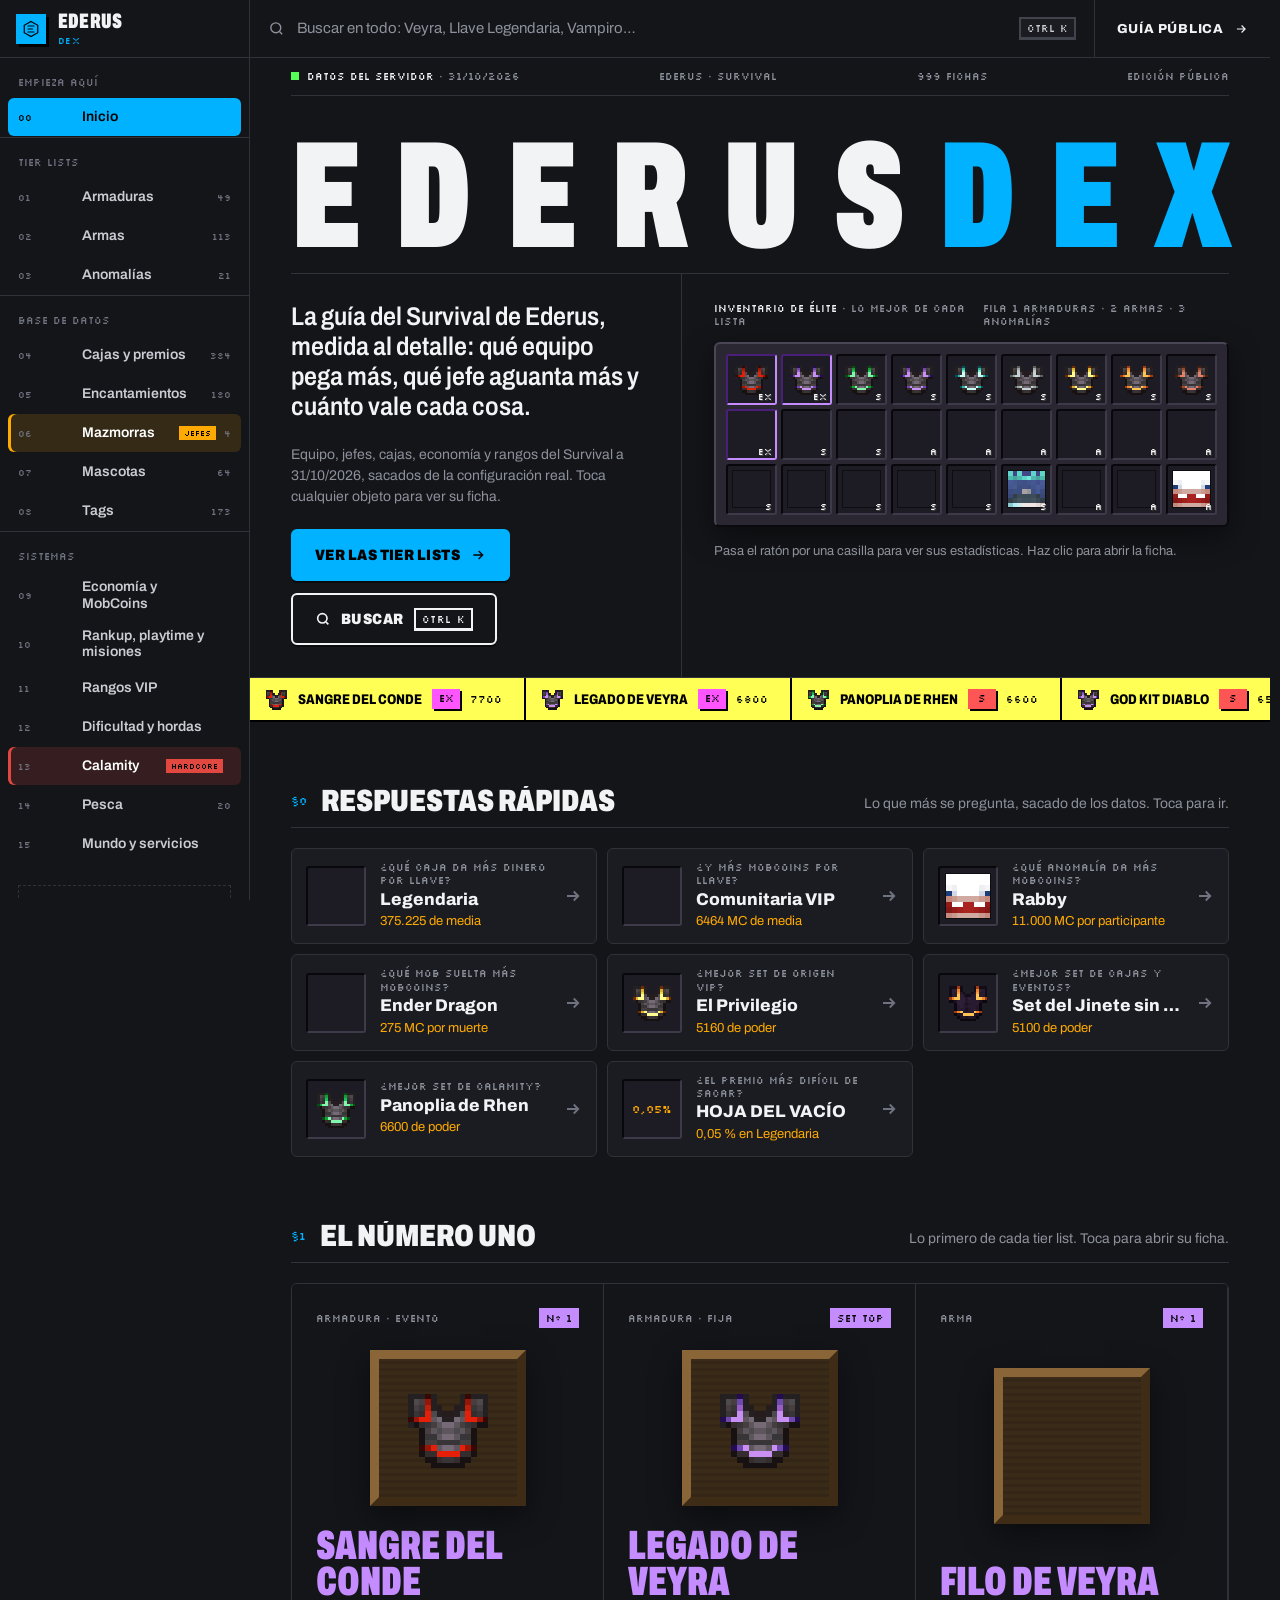
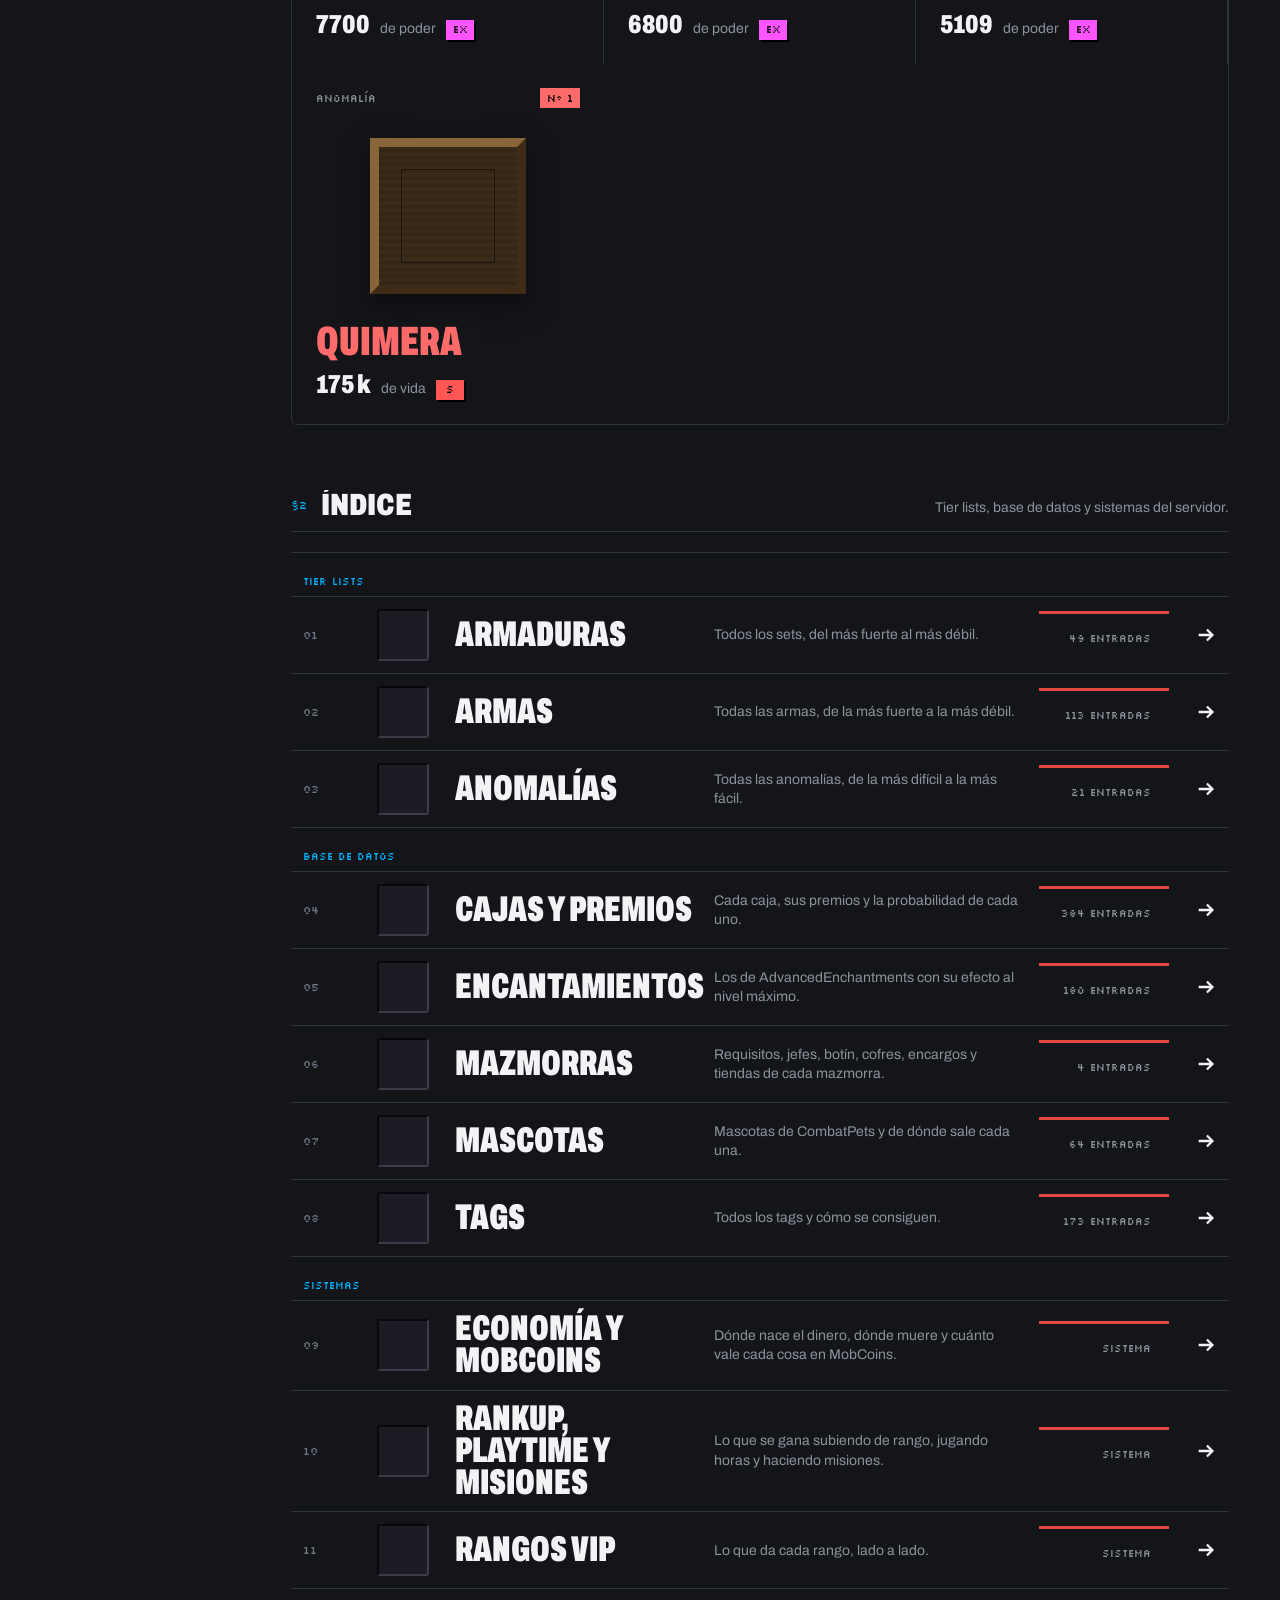
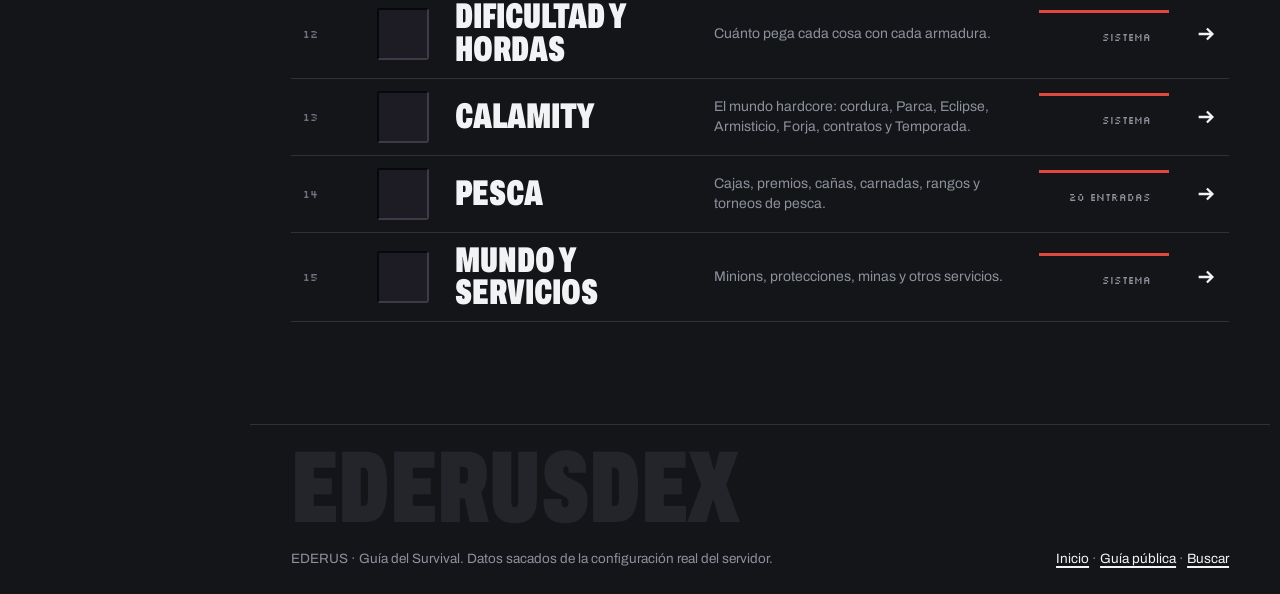
==== commit e5dc622f: "Encantamientos: todos con el libro y, en la esquina, el objeto en el que se pone" ====
--- a/index.html
+++ b/index.html
@@ -17,7 +17,7 @@
 <link rel="preconnect" href="https://fonts.gstatic.com" crossorigin>
 <link rel="preconnect" href="https://cdn.jsdelivr.net" crossorigin>
 <link href="https://fonts.googleapis.com/css2?family=Archivo:wdth,wght@62..125,100..900&family=Silkscreen&display=swap" rel="stylesheet">
-<link rel="stylesheet" href="assets/codice.css?v=44">
+<link rel="stylesheet" href="assets/codice.css?v=45">
 </head>
 <body>
 <a class="sr" href="#main">Saltar al contenido</a>
@@ -59,7 +59,7 @@
 <button class="totop" id="totop" type="button" aria-label="Volver arriba"><svg viewBox="0 0 24 24" fill="none" stroke="currentColor" stroke-width="2"><path d="M12 19V5M6 11l6-6 6 6"/></svg></button>
 <div class="toast" id="toast" role="status"></div>
 
-<script src="assets/data.js?v=44"></script>
-<script src="assets/codice.js?v=44"></script>
+<script src="assets/data.js?v=45"></script>
+<script src="assets/codice.js?v=45"></script>
 </body>
 </html>
--- a/assets/codice.css
+++ b/assets/codice.css
@@ -876,3 +876,8 @@
 .pzcaja h3{color:var(--cj)}
 .pzcaja__pct{background:var(--cj)!important;color:#0b0a16!important}
 .pzcaja:hover{border-color:var(--cj)!important}
+
+/* encantamientos: el libro y, en la esquina, el objeto en el que se pone */
+.tt .slot{position:relative}
+.enc-sub{position:absolute;right:-6px;bottom:-6px;width:30px;height:30px;display:grid;place-items:center;background:var(--obs);border:1px solid var(--stone);border-radius:6px;z-index:1}
+.enc-sub .ic{width:22px!important;height:22px!important;filter:none!important}
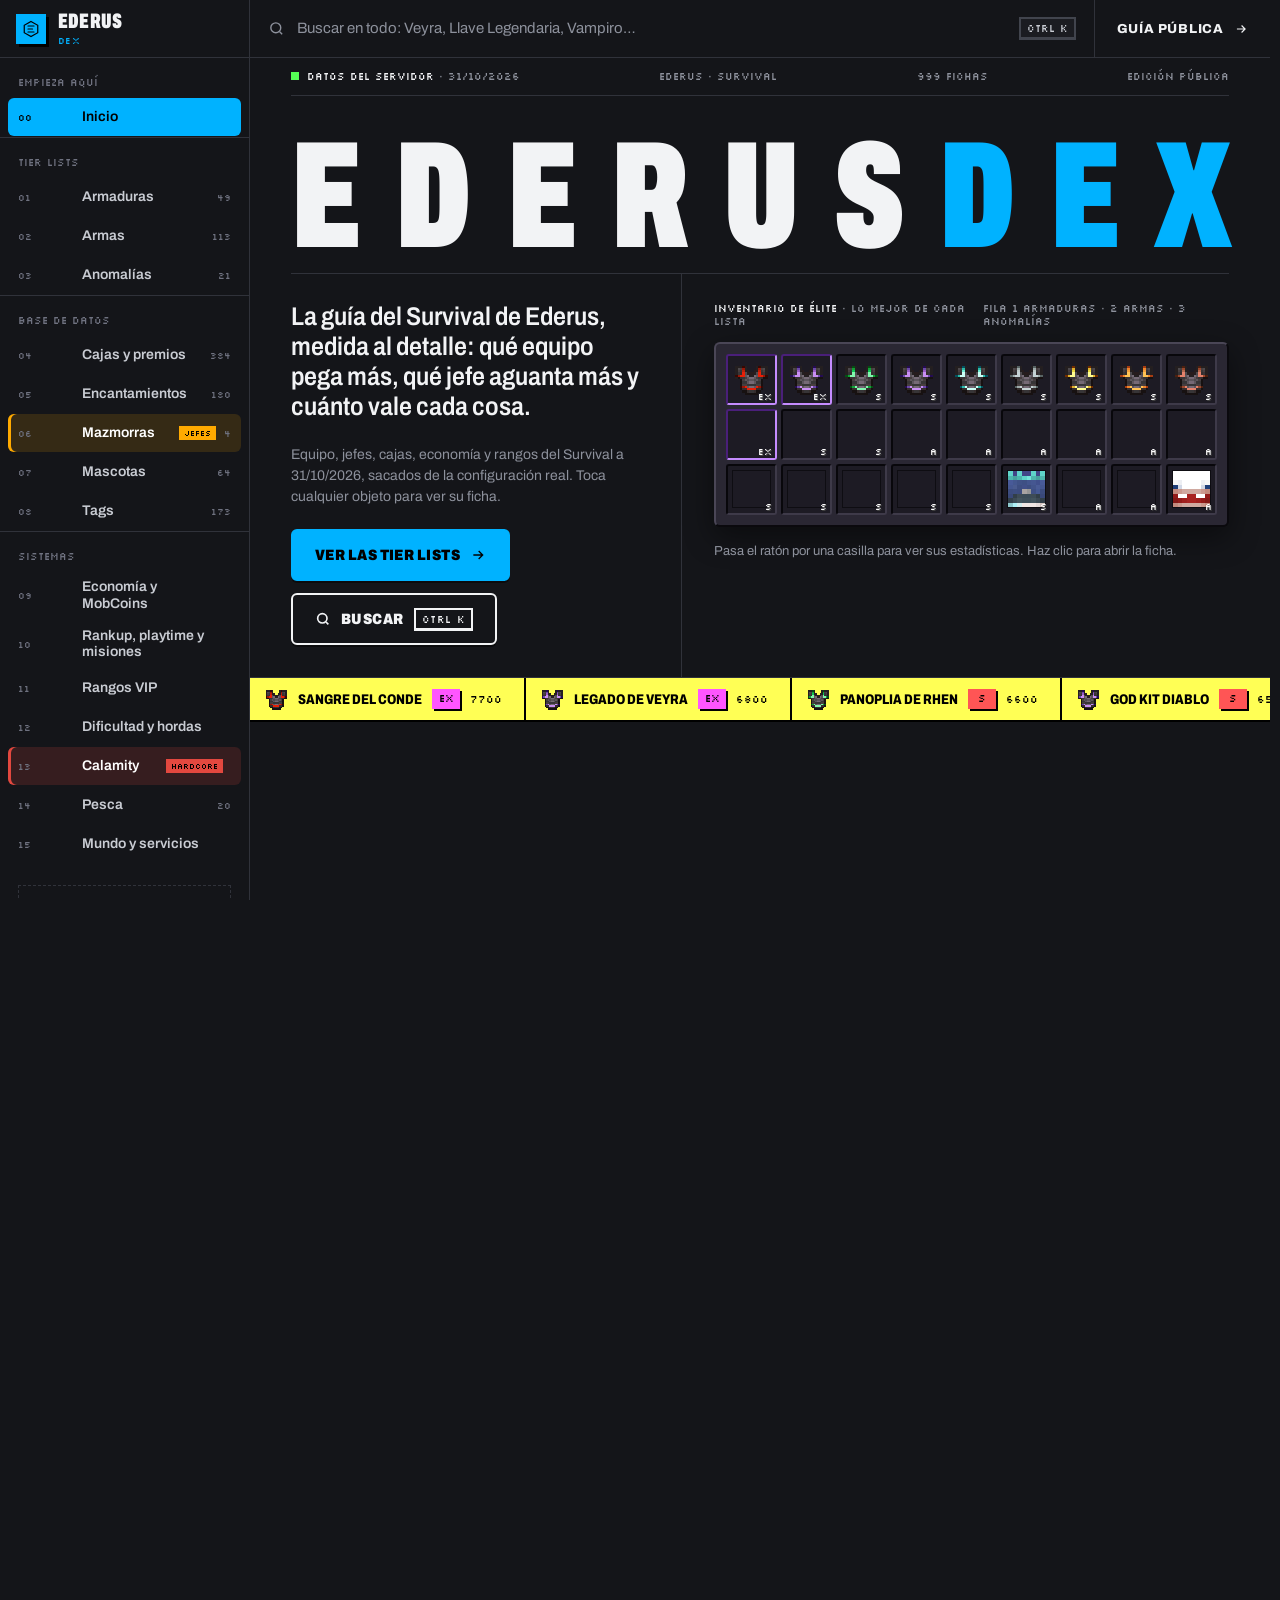
==== commit 14f9b7d1: "Rareza de los premios con texto blanco legible" ====
--- a/index.html
+++ b/index.html
@@ -17,7 +17,7 @@
 <link rel="preconnect" href="https://fonts.gstatic.com" crossorigin>
 <link rel="preconnect" href="https://cdn.jsdelivr.net" crossorigin>
 <link href="https://fonts.googleapis.com/css2?family=Archivo:wdth,wght@62..125,100..900&family=Silkscreen&display=swap" rel="stylesheet">
-<link rel="stylesheet" href="assets/codice.css?v=45">
+<link rel="stylesheet" href="assets/codice.css?v=46">
 </head>
 <body>
 <a class="sr" href="#main">Saltar al contenido</a>
@@ -59,7 +59,7 @@
 <button class="totop" id="totop" type="button" aria-label="Volver arriba"><svg viewBox="0 0 24 24" fill="none" stroke="currentColor" stroke-width="2"><path d="M12 19V5M6 11l6-6 6 6"/></svg></button>
 <div class="toast" id="toast" role="status"></div>
 
-<script src="assets/data.js?v=45"></script>
-<script src="assets/codice.js?v=45"></script>
+<script src="assets/data.js?v=46"></script>
+<script src="assets/codice.js?v=46"></script>
 </body>
 </html>
--- a/assets/codice.css
+++ b/assets/codice.css
@@ -881,3 +881,5 @@
 .tt .slot{position:relative}
 .enc-sub{position:absolute;right:-6px;bottom:-6px;width:30px;height:30px;display:grid;place-items:center;background:var(--obs);border:1px solid var(--stone);border-radius:6px;z-index:1}
 .enc-sub .ic{width:22px!important;height:22px!important;filter:none!important}
+/* rareza en las casillas: texto blanco legible (Dosa 02/11) */
+.pzc__r{color:#fff!important;font-weight:700;text-shadow:0 1px 0 rgba(0,0,0,.55),0 0 2px rgba(0,0,0,.6);white-space:nowrap;max-width:100%;overflow:hidden;text-overflow:ellipsis}
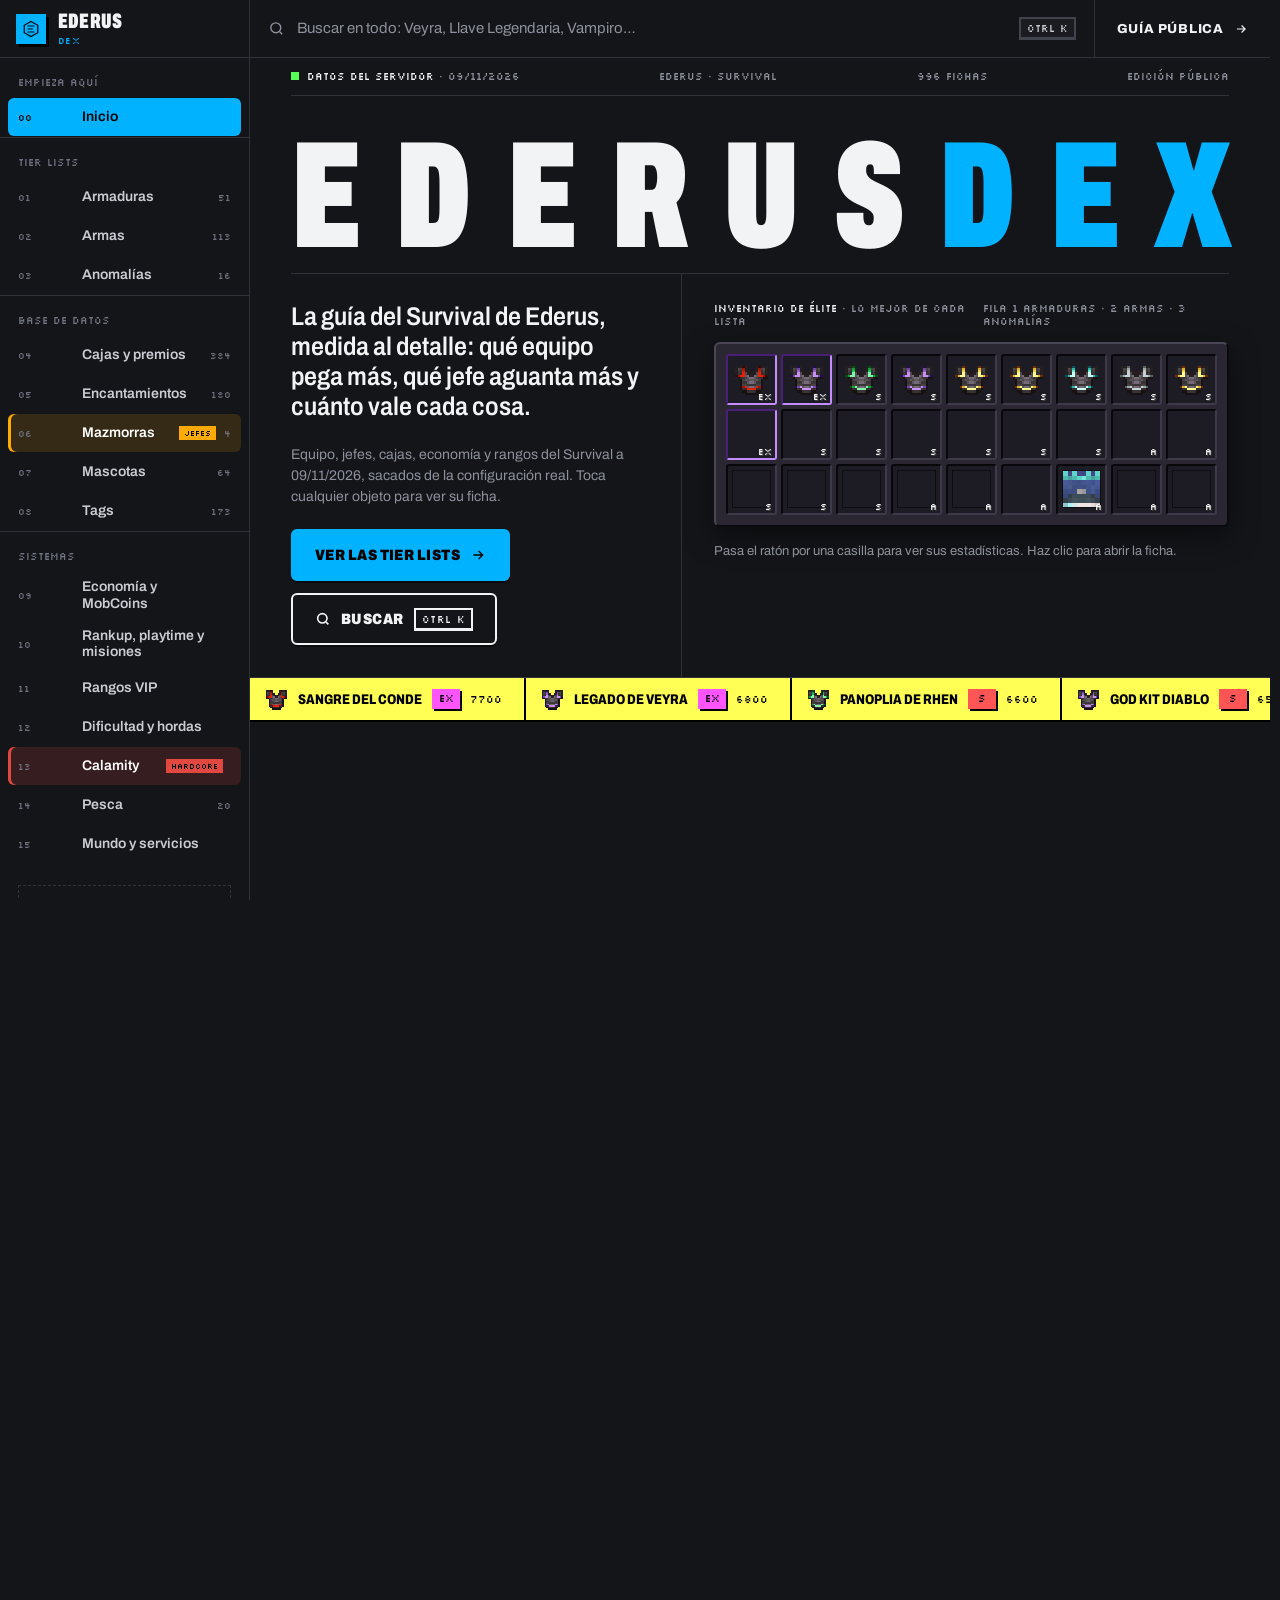
==== commit bcf0330b: "Guía al 09/11: tier lists nuevas (Privilegio, Epitafio, Salty, anomalías con vida y daño actuales) y" ====
--- a/index.html
+++ b/index.html
@@ -17,7 +17,7 @@
 <link rel="preconnect" href="https://fonts.gstatic.com" crossorigin>
 <link rel="preconnect" href="https://cdn.jsdelivr.net" crossorigin>
 <link href="https://fonts.googleapis.com/css2?family=Archivo:wdth,wght@62..125,100..900&family=Silkscreen&display=swap" rel="stylesheet">
-<link rel="stylesheet" href="assets/codice.css?v=46">
+<link rel="stylesheet" href="assets/codice.css?v=47">
 </head>
 <body>
 <a class="sr" href="#main">Saltar al contenido</a>
@@ -59,7 +59,7 @@
 <button class="totop" id="totop" type="button" aria-label="Volver arriba"><svg viewBox="0 0 24 24" fill="none" stroke="currentColor" stroke-width="2"><path d="M12 19V5M6 11l6-6 6 6"/></svg></button>
 <div class="toast" id="toast" role="status"></div>
 
-<script src="assets/data.js?v=46"></script>
-<script src="assets/codice.js?v=46"></script>
+<script src="assets/data.js?v=47"></script>
+<script src="assets/codice.js?v=47"></script>
 </body>
 </html>
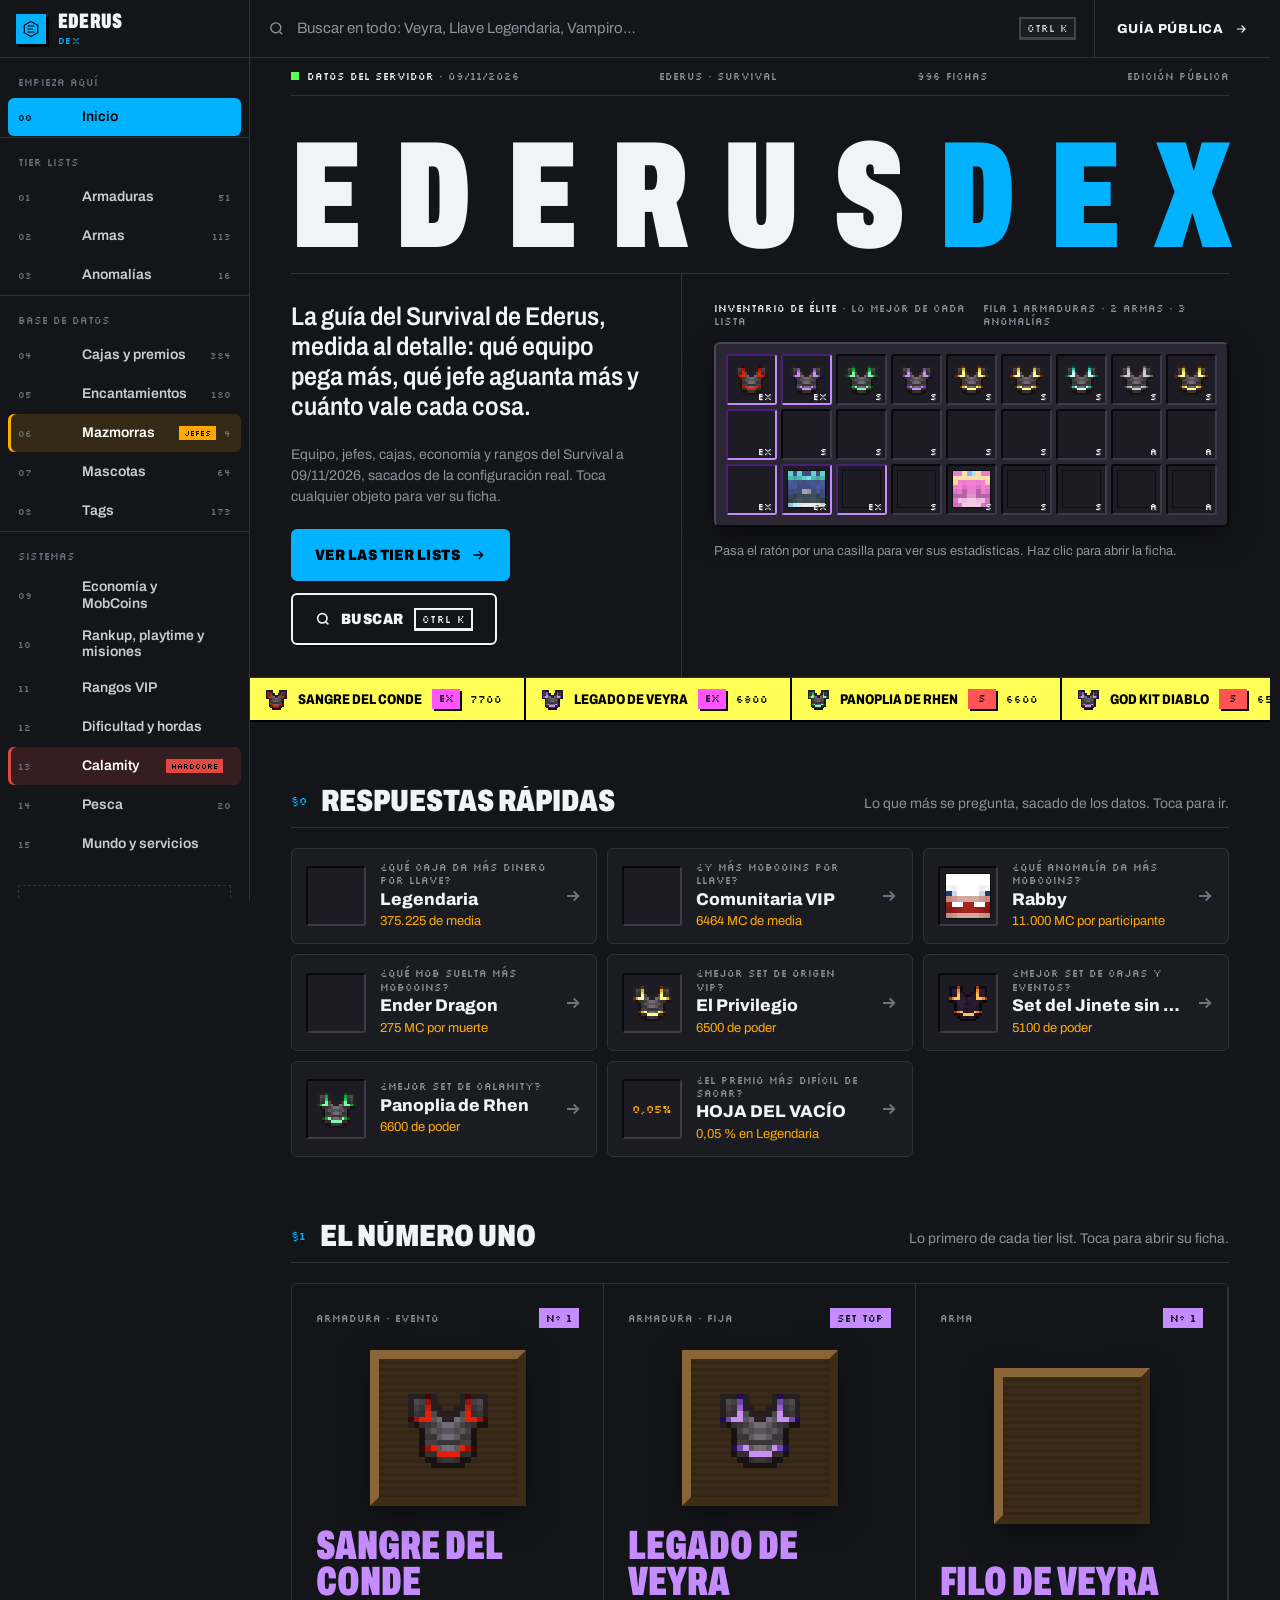
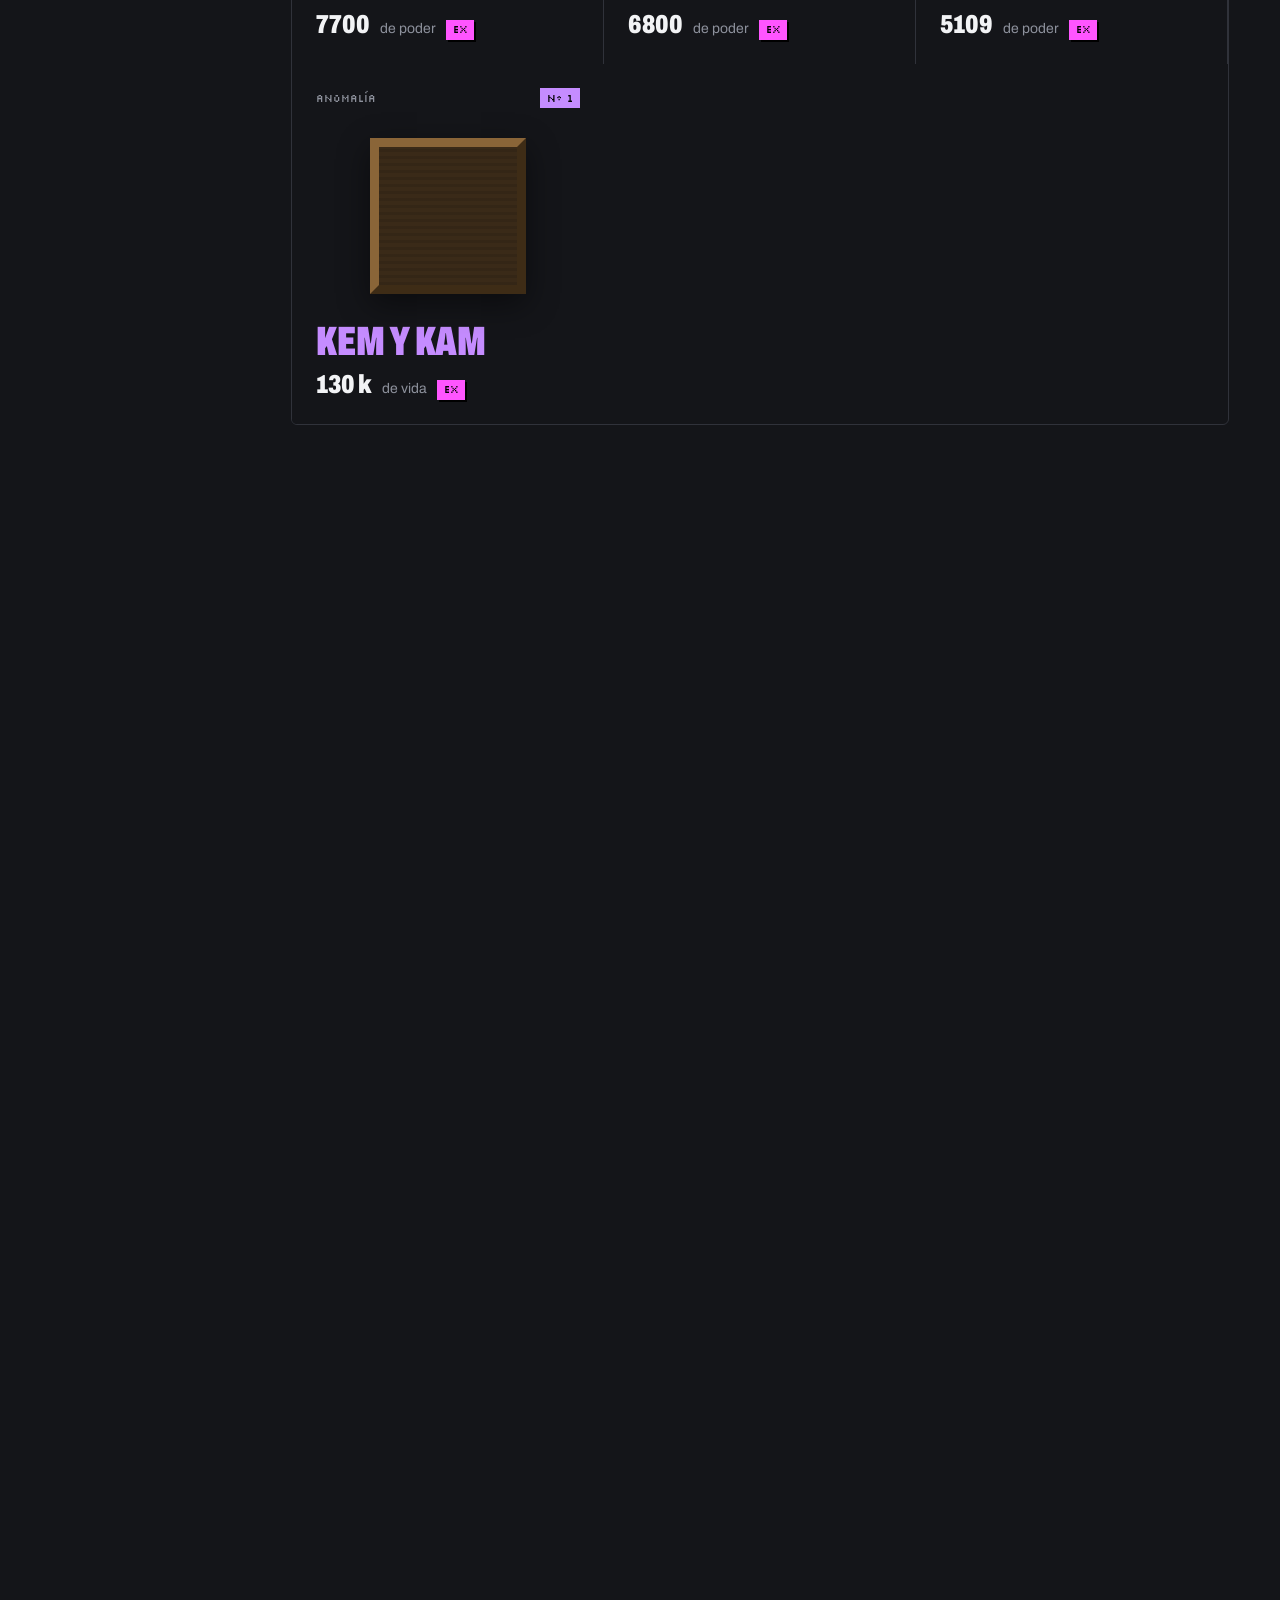
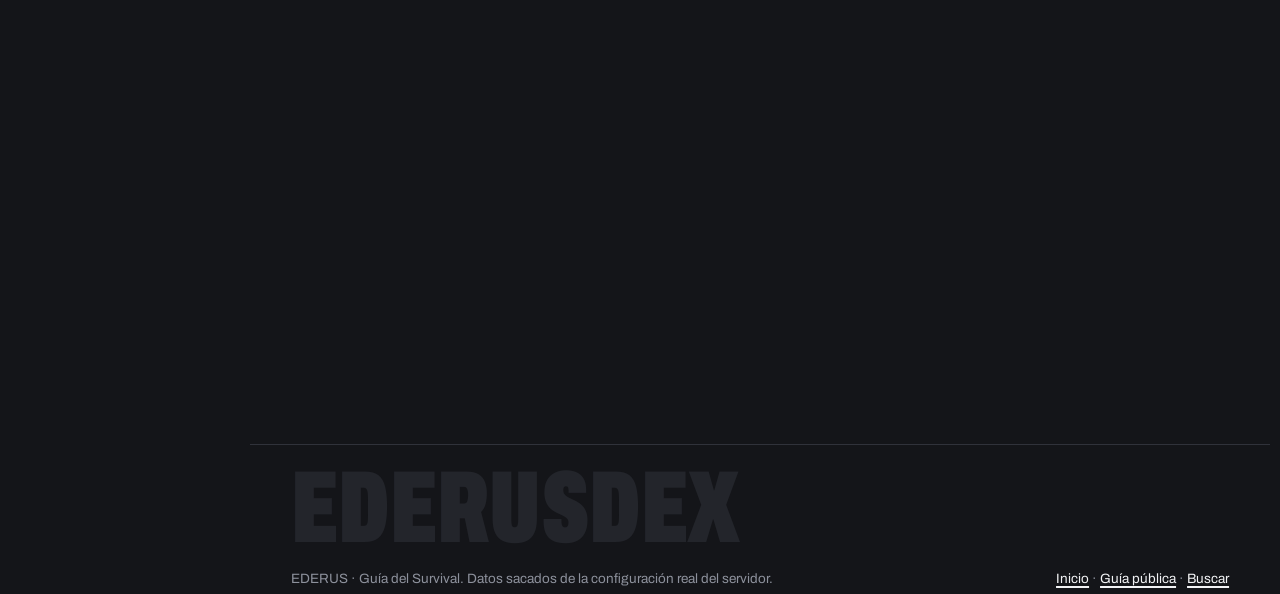
==== commit 8ebdbfc1: "Anomalías: nuevo balance y tier EX" ====
--- a/index.html
+++ b/index.html
@@ -17,7 +17,7 @@
 <link rel="preconnect" href="https://fonts.gstatic.com" crossorigin>
 <link rel="preconnect" href="https://cdn.jsdelivr.net" crossorigin>
 <link href="https://fonts.googleapis.com/css2?family=Archivo:wdth,wght@62..125,100..900&family=Silkscreen&display=swap" rel="stylesheet">
-<link rel="stylesheet" href="assets/codice.css?v=47">
+<link rel="stylesheet" href="assets/codice.css?v=49">
 </head>
 <body>
 <a class="sr" href="#main">Saltar al contenido</a>
@@ -59,7 +59,7 @@
 <button class="totop" id="totop" type="button" aria-label="Volver arriba"><svg viewBox="0 0 24 24" fill="none" stroke="currentColor" stroke-width="2"><path d="M12 19V5M6 11l6-6 6 6"/></svg></button>
 <div class="toast" id="toast" role="status"></div>
 
-<script src="assets/data.js?v=47"></script>
-<script src="assets/codice.js?v=47"></script>
+<script src="assets/data.js?v=49"></script>
+<script src="assets/codice.js?v=49"></script>
 </body>
 </html>
--- a/assets/codice.css
+++ b/assets/codice.css
@@ -883,3 +883,22 @@
 .enc-sub .ic{width:22px!important;height:22px!important;filter:none!important}
 /* rareza en las casillas: texto blanco legible (Dosa 02/11) */
 .pzc__r{color:#fff!important;font-weight:700;text-shadow:0 1px 0 rgba(0,0,0,.55),0 0 2px rgba(0,0,0,.6);white-space:nowrap;max-width:100%;overflow:hidden;text-overflow:ellipsis}
+
+/* ---------- móvil (Dosa 09/11: «innavegable en mobile»). Solo pantallas estrechas o táctiles: el escritorio no cambia ---------- */
+@media (max-width:960px){
+  /* el menú es fijo pero sigue siendo hijo de la rejilla .shell: con align-self:start medía lo que su contenido,
+     se subía detrás de la barra superior y los últimos apartados quedaban fuera de la pantalla sin poder desplazarse.
+     Estirado ocupa justo el hueco bajo la barra y hace scroll por dentro */
+  .rail{align-self:stretch;overscroll-behavior:contain}
+}
+@media (max-width:640px){
+  /* la ficha sube desde abajo: con la barra del navegador del móvil, 90vh tapaba la cruz de cerrar */
+  .dr{height:min(90dvh,100%)}
+  /* las tablas no atrapan el dedo con su propio scroll vertical: la página baja entera y la tabla solo se desliza de lado */
+  .tw{max-height:none}
+}
+@media (hover:none) and (pointer:coarse){
+  /* en el iPhone, un campo con letra de menos de 16px amplía la página al tocarlo y la deja cortada por la derecha */
+  input,select,textarea{font-size:16px!important}
+  .pal__foot{display:none}  /* atajos de teclado: no sirven en el móvil */
+}
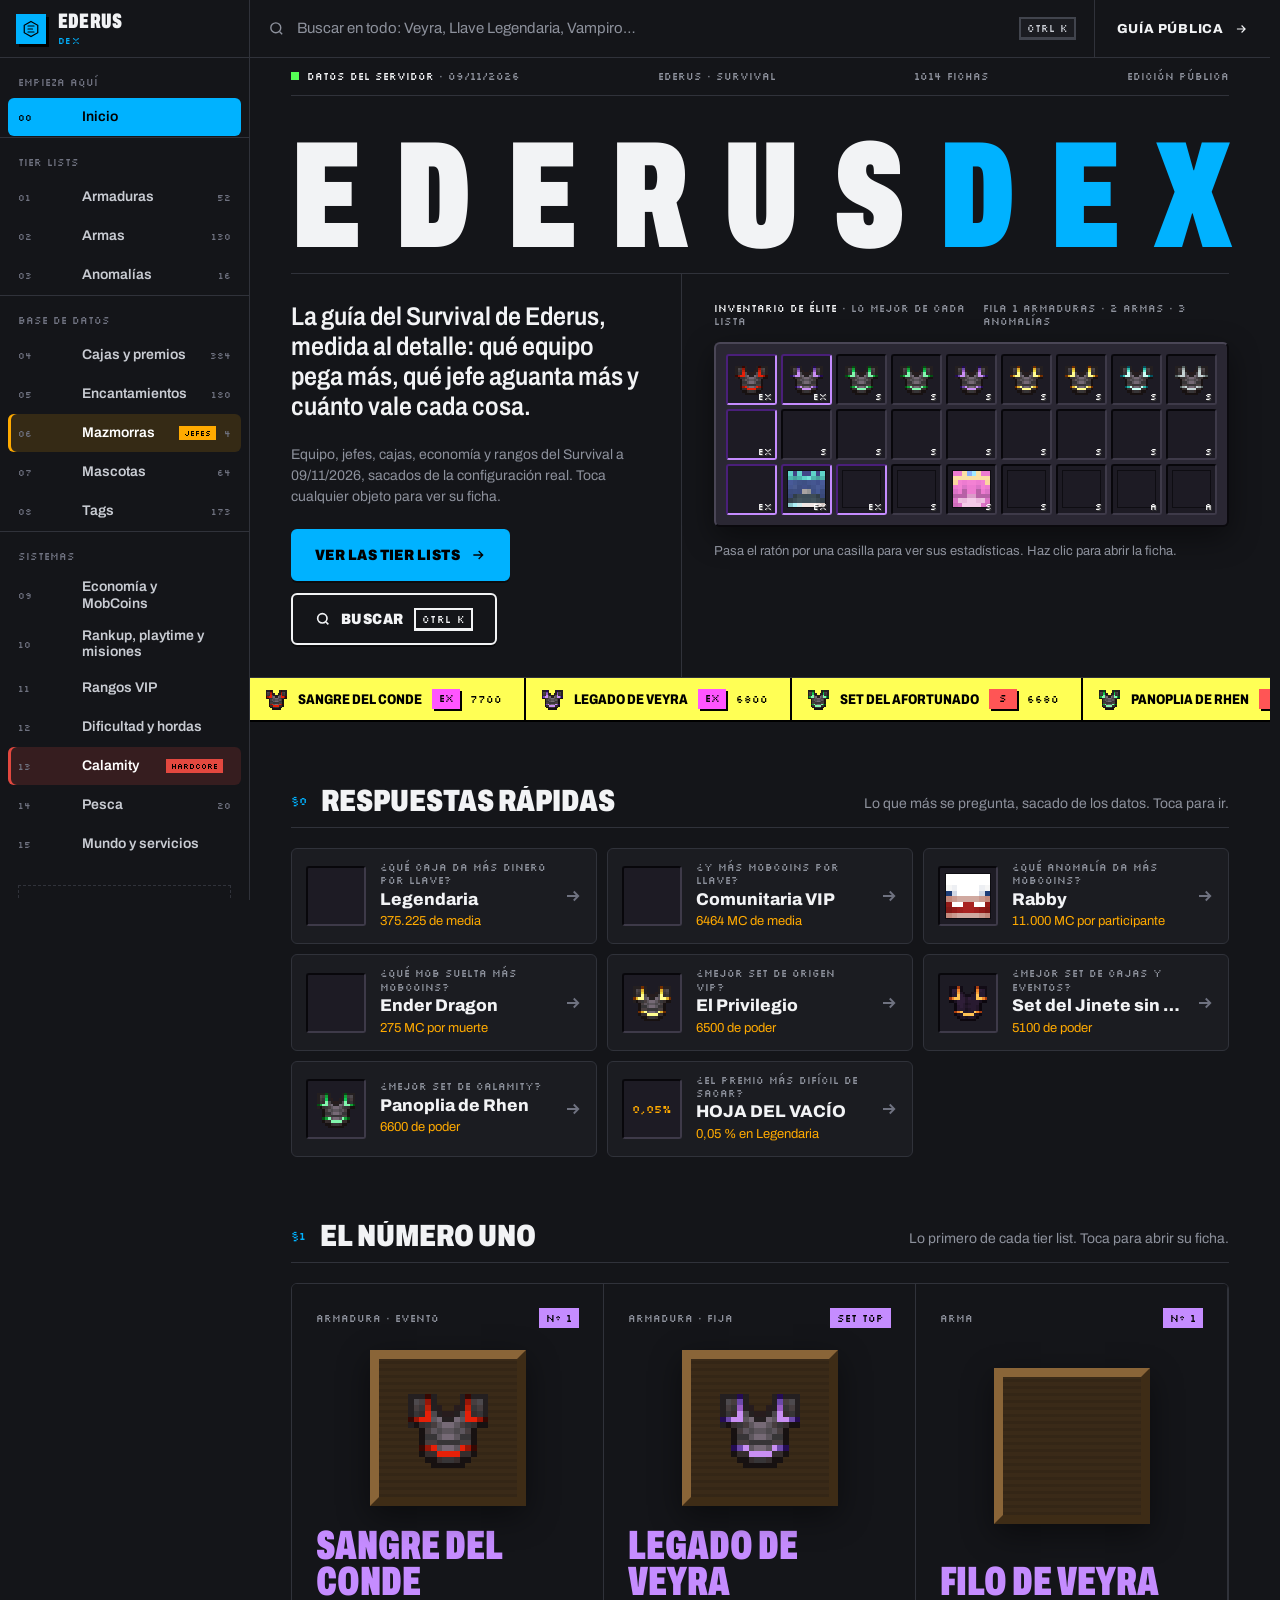
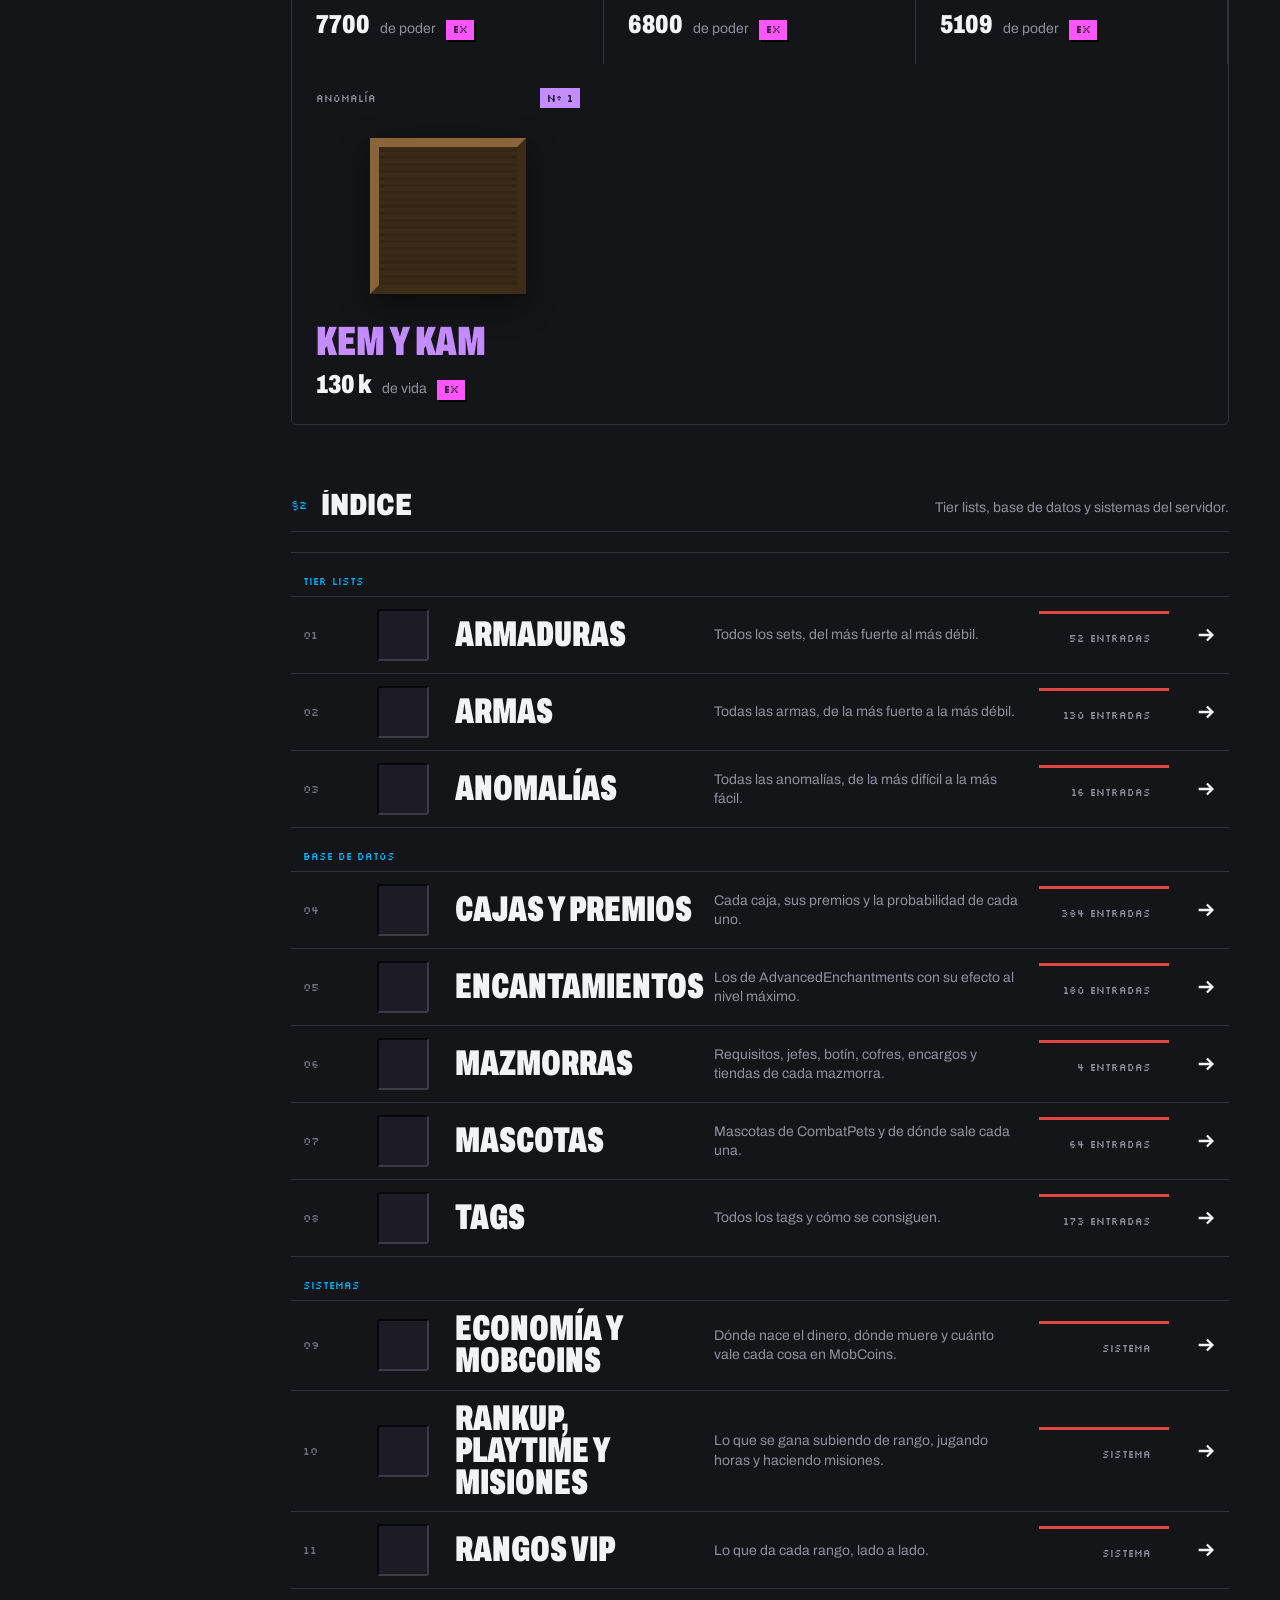
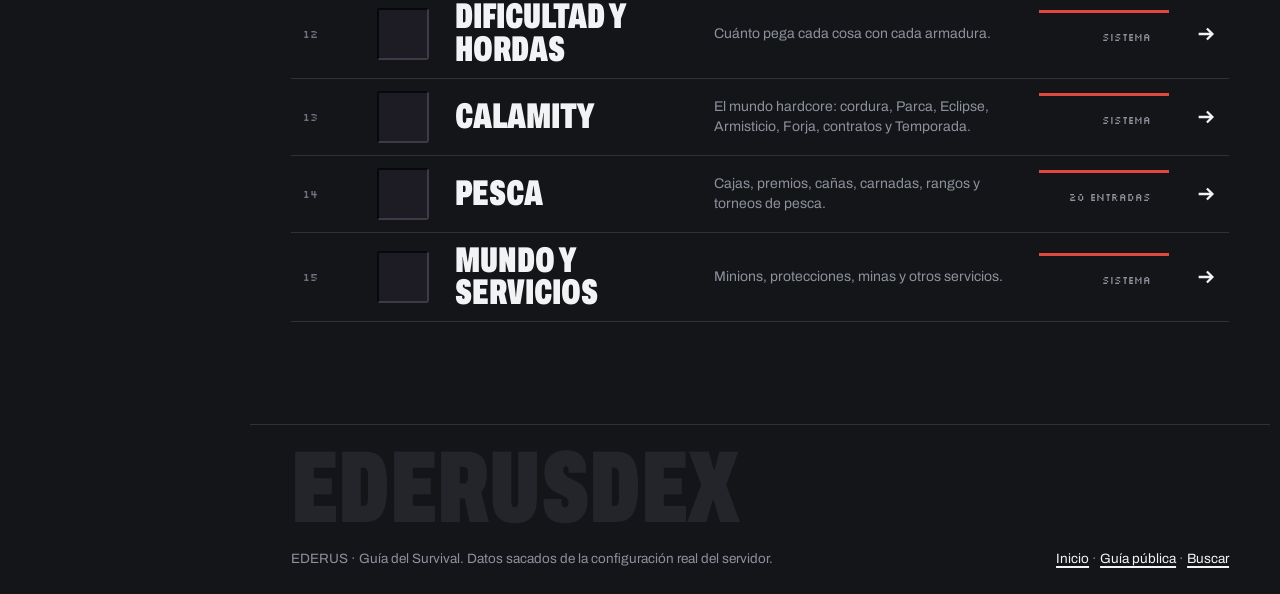
==== commit e81df7c5: "Guía al 17/11: tier lists con la Lotería (Set del Afortunado y sus armas) y armas comunitarias al dí" ====
--- a/index.html
+++ b/index.html
@@ -17,7 +17,7 @@
 <link rel="preconnect" href="https://fonts.gstatic.com" crossorigin>
 <link rel="preconnect" href="https://cdn.jsdelivr.net" crossorigin>
 <link href="https://fonts.googleapis.com/css2?family=Archivo:wdth,wght@62..125,100..900&family=Silkscreen&display=swap" rel="stylesheet">
-<link rel="stylesheet" href="assets/codice.css?v=49">
+<link rel="stylesheet" href="assets/codice.css?v=50">
 </head>
 <body>
 <a class="sr" href="#main">Saltar al contenido</a>
@@ -59,7 +59,7 @@
 <button class="totop" id="totop" type="button" aria-label="Volver arriba"><svg viewBox="0 0 24 24" fill="none" stroke="currentColor" stroke-width="2"><path d="M12 19V5M6 11l6-6 6 6"/></svg></button>
 <div class="toast" id="toast" role="status"></div>
 
-<script src="assets/data.js?v=49"></script>
-<script src="assets/codice.js?v=49"></script>
+<script src="assets/data.js?v=50"></script>
+<script src="assets/codice.js?v=50"></script>
 </body>
 </html>
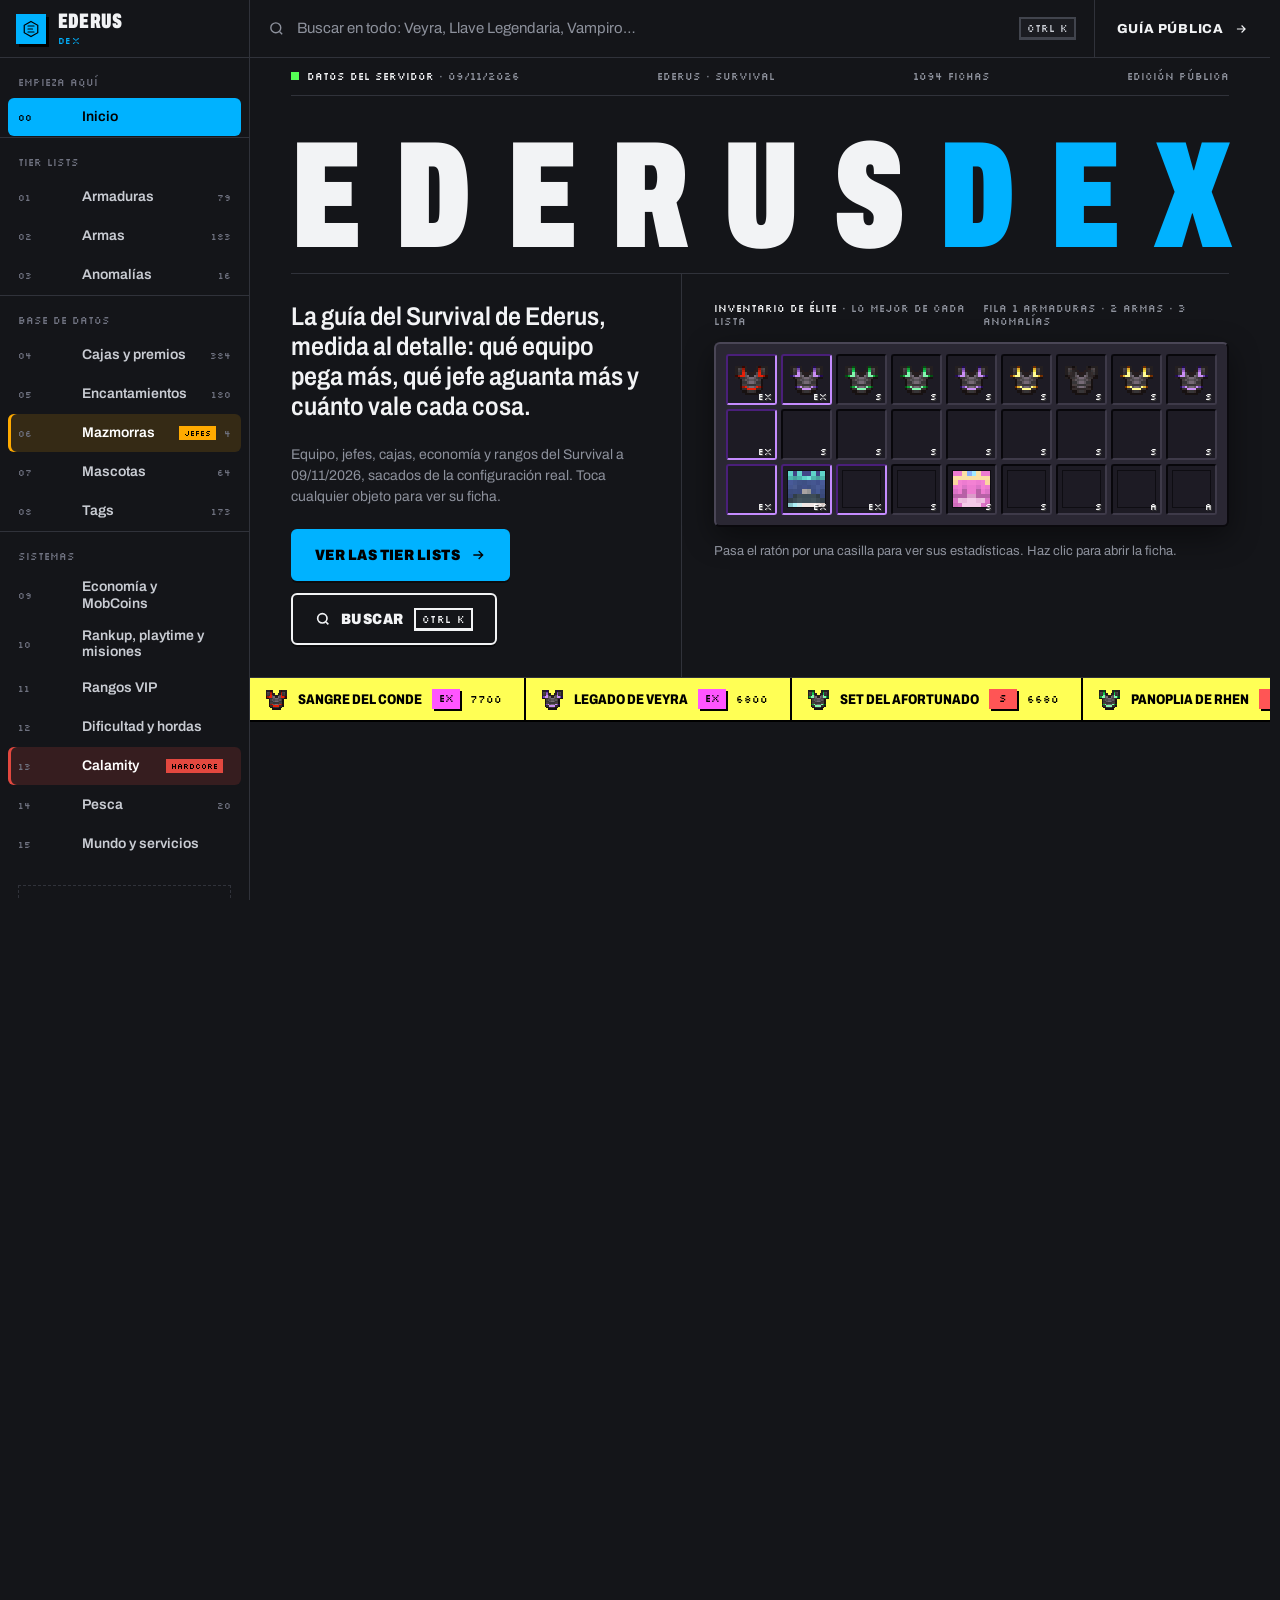
==== commit a0b0ae7a: "Guía: tier lists con las cajas nuevas, Navidad 2026 y el Veredicto Eterno" ====
--- a/index.html
+++ b/index.html
@@ -17,7 +17,7 @@
 <link rel="preconnect" href="https://fonts.gstatic.com" crossorigin>
 <link rel="preconnect" href="https://cdn.jsdelivr.net" crossorigin>
 <link href="https://fonts.googleapis.com/css2?family=Archivo:wdth,wght@62..125,100..900&family=Silkscreen&display=swap" rel="stylesheet">
-<link rel="stylesheet" href="assets/codice.css?v=50">
+<link rel="stylesheet" href="assets/codice.css?v=51">
 </head>
 <body>
 <a class="sr" href="#main">Saltar al contenido</a>
@@ -59,7 +59,7 @@
 <button class="totop" id="totop" type="button" aria-label="Volver arriba"><svg viewBox="0 0 24 24" fill="none" stroke="currentColor" stroke-width="2"><path d="M12 19V5M6 11l6-6 6 6"/></svg></button>
 <div class="toast" id="toast" role="status"></div>
 
-<script src="assets/data.js?v=50"></script>
-<script src="assets/codice.js?v=50"></script>
+<script src="assets/data.js?v=51"></script>
+<script src="assets/codice.js?v=51"></script>
 </body>
 </html>
